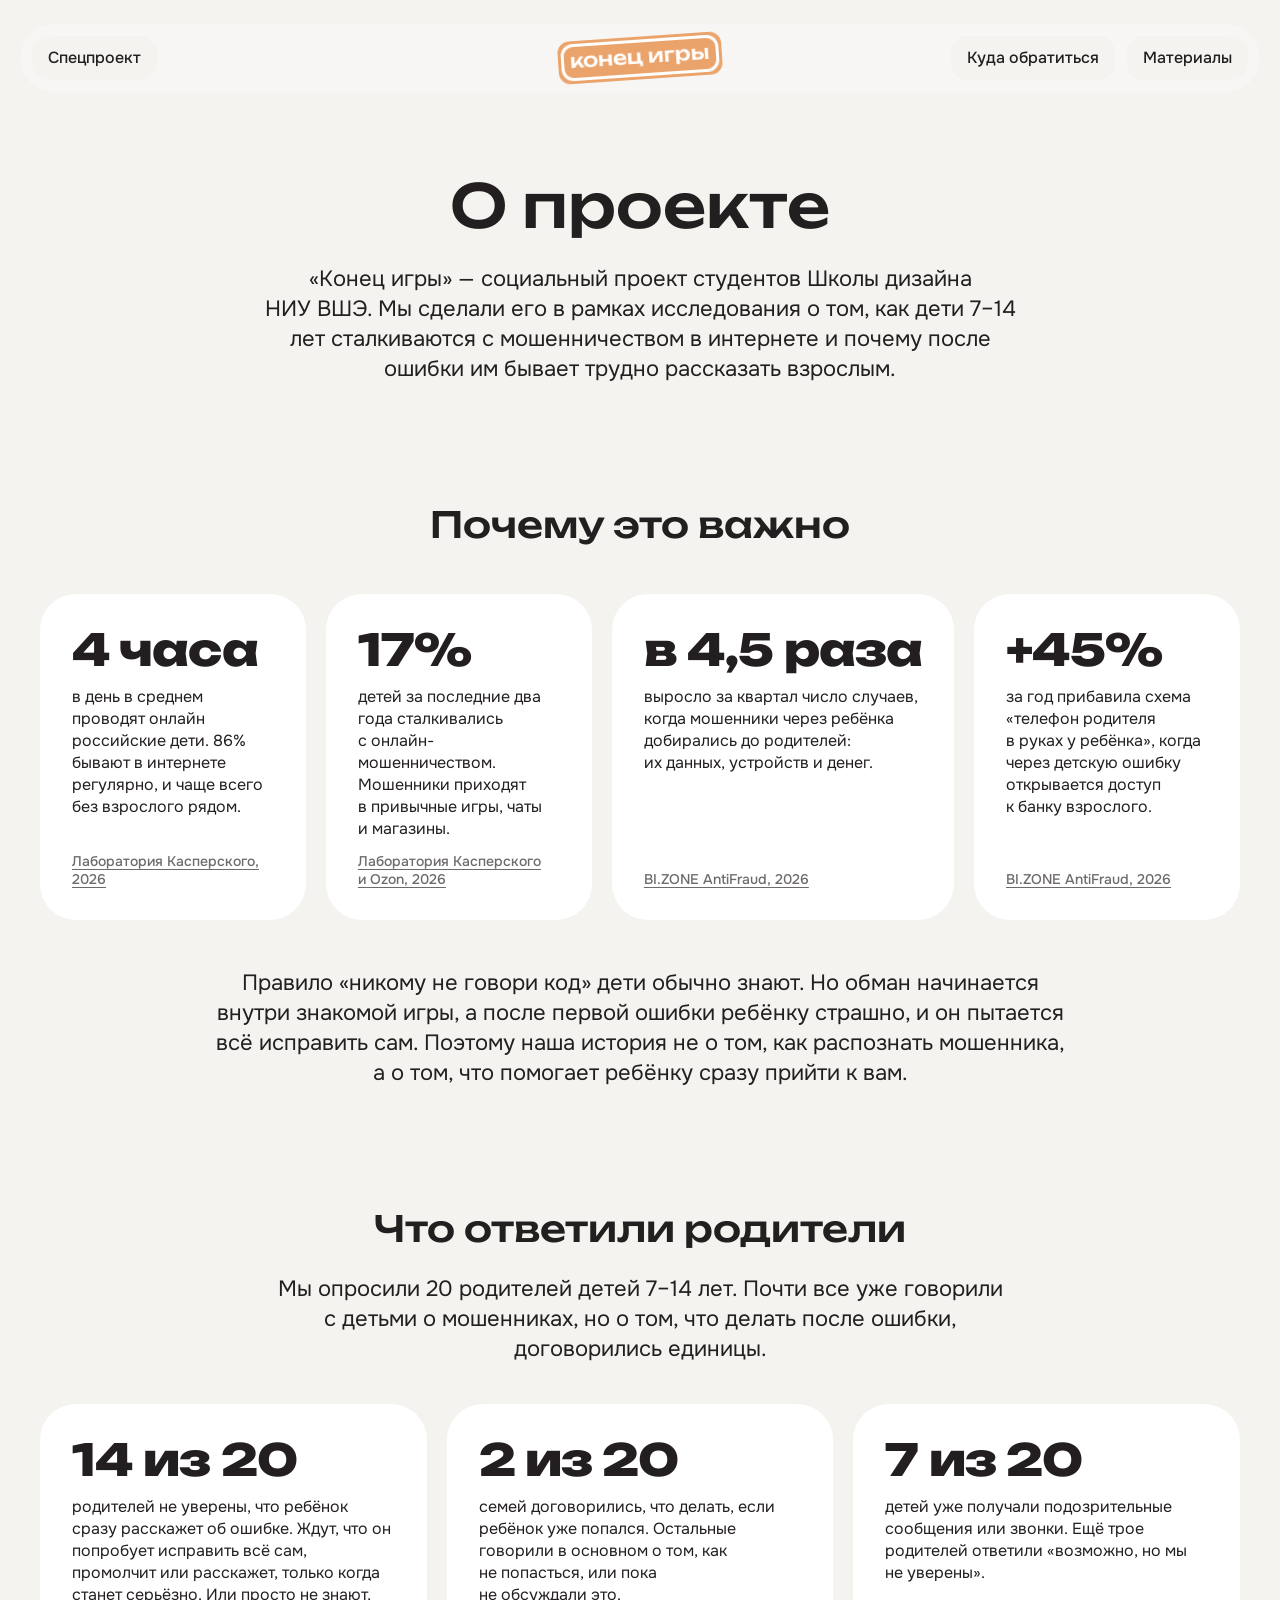
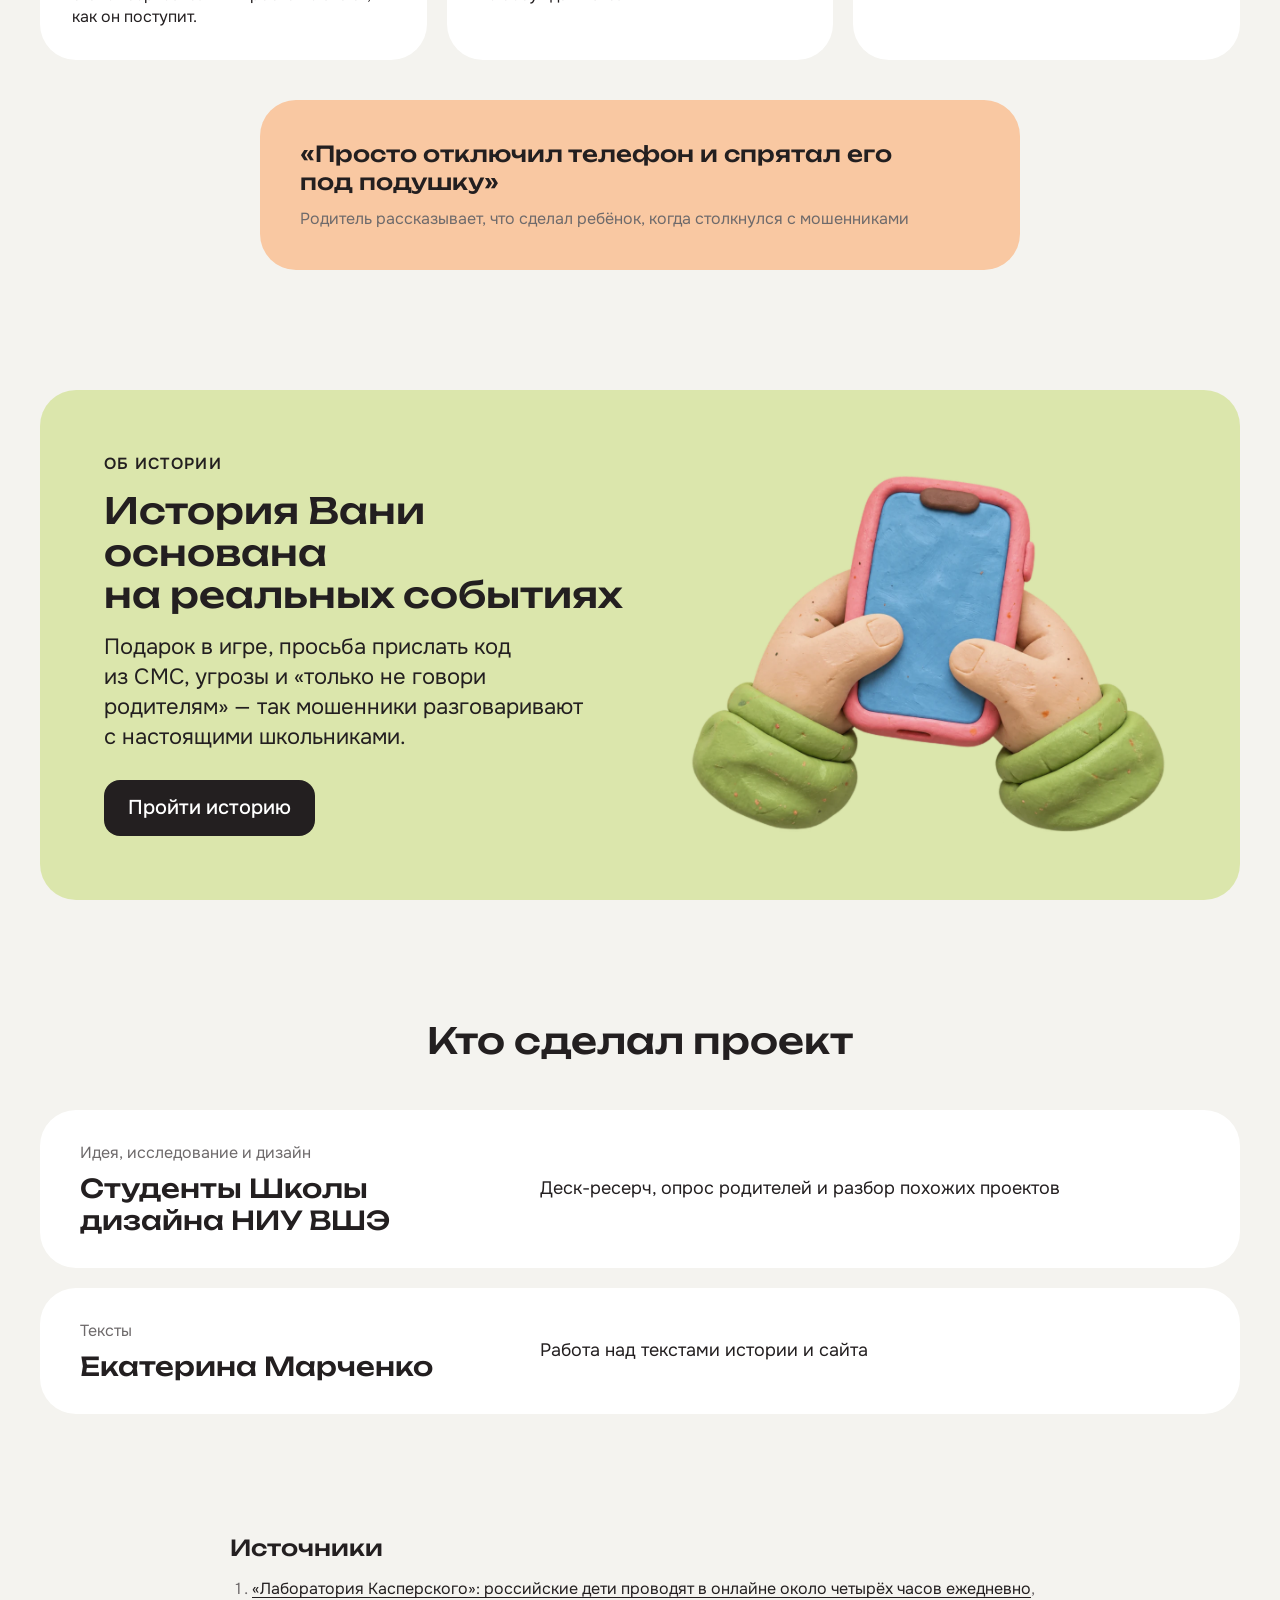
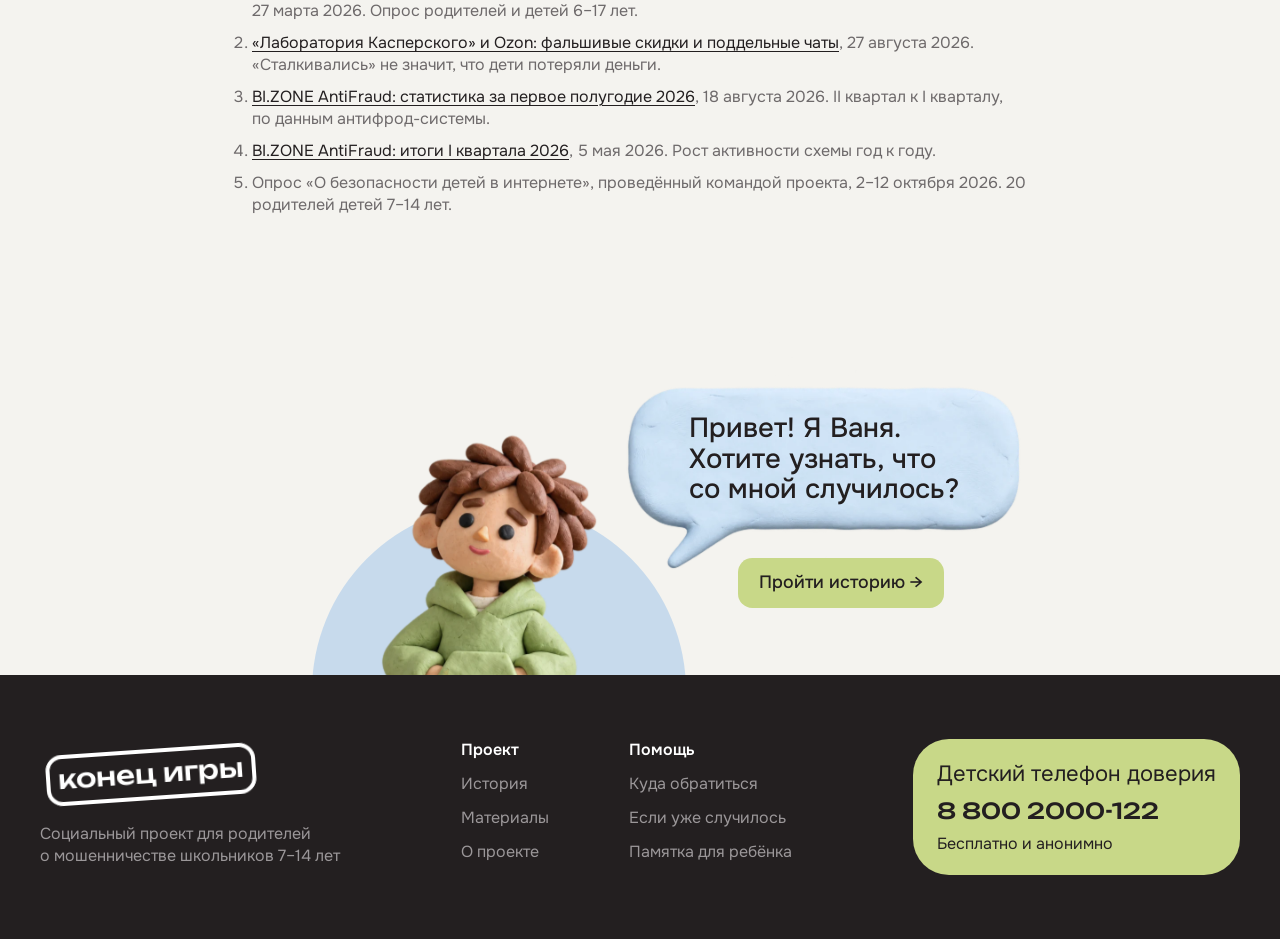
==== about.html @ 833dac08 "О проекте: картинка в карточке истории по центру по высоте Co-Authored-By: Claude Opus 5.5 (1M conte" ====
<!doctype html>
<html lang="ru">
<head>
  <meta charset="utf-8">
  <meta name="viewport" content="width=device-width, initial-scale=1">
  <title>О проекте — Конец игры</title>
  <meta name="description" content="Социальный проект студентов Школы дизайна НИУ ВШЭ о том, как дети 7–14 лет сталкиваются с онлайн-мошенничеством и почему им трудно рассказать об ошибке.">
  <link rel="canonical" href="https://endofthegame.ru/about">
  <meta name="robots" content="index, follow">
  <meta name="theme-color" content="#f4f3ef">
  <link rel="icon" href="/favicon.ico" sizes="any">
  <link rel="icon" href="/icon-192.png" type="image/png" sizes="192x192">
  <link rel="apple-touch-icon" href="/apple-touch-icon.png">
  <link rel="manifest" href="/site.webmanifest">
  <meta property="og:type" content="website">
  <meta property="og:site_name" content="Конец игры">
  <meta property="og:locale" content="ru_RU">
  <meta property="og:url" content="https://endofthegame.ru/about">
  <meta property="og:title" content="О проекте — Конец игры">
  <meta property="og:description" content="Социальный проект студентов Школы дизайна НИУ ВШЭ о том, как дети 7–14 лет сталкиваются с онлайн-мошенничеством и почему им трудно рассказать об ошибке.">
  <meta property="og:image" content="https://endofthegame.ru/assets/og/og-image.jpg">
  <meta property="og:image:width" content="1200">
  <meta property="og:image:height" content="630">
  <meta property="og:image:alt" content="Конец игры: пластилиновый Ваня со смартфоном и вопрос «Если ваш ребёнок ошибётся, он расскажет вам?»">
  <meta name="twitter:card" content="summary_large_image">
  <meta name="twitter:title" content="О проекте — Конец игры">
  <meta name="twitter:description" content="Социальный проект студентов Школы дизайна НИУ ВШЭ о том, как дети 7–14 лет сталкиваются с онлайн-мошенничеством и почему им трудно рассказать об ошибке.">
  <meta name="twitter:image" content="https://endofthegame.ru/assets/og/og-image.jpg">
  <script type="application/ld+json">{"@context": "https://schema.org", "@type": "WebPage", "name": "О проекте", "url": "https://endofthegame.ru/about", "inLanguage": "ru", "description": "Социальный проект студентов Школы дизайна НИУ ВШЭ о том, как дети 7–14 лет сталкиваются с онлайн-мошенничеством и почему им трудно рассказать об ошибке.", "image": "https://endofthegame.ru/assets/og/og-image.jpg", "isPartOf": {"@type": "WebSite", "name": "Конец игры", "url": "https://endofthegame.ru/"}, "breadcrumb": {"@type": "BreadcrumbList", "itemListElement": [{"@type": "ListItem", "position": 1, "name": "Конец игры", "item": "https://endofthegame.ru/"}, {"@type": "ListItem", "position": 2, "name": "О проекте", "item": "https://endofthegame.ru/about"}]}}</script>
  <link rel="preconnect" href="https://fonts.googleapis.com">
  <link rel="preconnect" href="https://fonts.gstatic.com" crossorigin>
  <link href="https://fonts.googleapis.com/css2?family=Onest:wght@400;500;600&family=Unbounded:wght@500;800&display=swap" rel="stylesheet">
  <link rel="stylesheet" href="css/styles.css?v=202610262230">
  <!-- Yandex.Metrika counter -->
  <script type="text/javascript">
      (function(m,e,t,r,i,k,a){
          m[i]=m[i]||function(){(m[i].a=m[i].a||[]).push(arguments)};
          m[i].l=1*new Date();
          for (var j = 0; j < document.scripts.length; j++) {if (document.scripts[j].src === r) { return; }}
          k=e.createElement(t),a=e.getElementsByTagName(t)[0],k.async=1,k.src=r,a.parentNode.insertBefore(k,a)
      })(window, document,'script','https://mc.yandex.ru/metrika/tag.js?id=113775909', 'ym');

      ym(113775909, 'init', {ssr:true, webvisor:true, clickmap:true, ecommerce:"dataLayer", referrer: document.referrer, url: location.href, accurateTrackBounce:true, trackLinks:true});
  </script>
  <noscript><div><img src="https://mc.yandex.ru/watch/113775909" style="position:absolute; left:-9999px;" alt="" /></div></noscript>
  <!-- /Yandex.Metrika counter -->
</head>
<body>

<header class="header">
  <a class="nav-item" href="/">Спецпроект</a>
  <a class="header__logo" href="/" aria-label="Конец игры — на главную"><span class="logo">Конец игры</span></a>
  <button class="header__burger" type="button" aria-label="Меню" aria-expanded="false" data-burger><span></span></button>
  <nav class="header__menu" aria-label="Основное меню">
    <a class="nav-item" href="/help">Куда обратиться</a>
    <a class="nav-item" href="/materials">Материалы</a>
  </nav>
</header>

<main class="page page--about">
  <section class="container page-head">
    <h1 class="h1">О&nbsp;проекте</h1>
    <p class="lead">«Конец игры»&nbsp;— социальный проект студентов Школы дизайна НИУ&nbsp;ВШЭ. Мы&nbsp;сделали его в&nbsp;рамках исследования о&nbsp;том, как дети 7–14 лет сталкиваются с&nbsp;мошенничеством в&nbsp;интернете и&nbsp;почему после ошибки им&nbsp;бывает трудно рассказать взрослым.</p>
  </section>

  <!-- Цифры — из деск-ресерча проекта, источники ниже -->
  <section class="container section" aria-labelledby="why">
    <h2 class="h2 section__title" id="why">Почему это важно</h2>
    <ul class="help-steps about-facts">
      <li class="help-step">
        <span class="about-fact__num">4&nbsp;часа</span>
        <p class="body-s">в&nbsp;день в&nbsp;среднем проводят онлайн российские дети. 86% бывают в&nbsp;интернете регулярно, и&nbsp;чаще всего без&nbsp;взрослого&nbsp;рядом.</p>
        <a class="about-fact__src" href="#src-1">Лаборатория Касперского, 2026</a>
      </li>
      <li class="help-step">
        <span class="about-fact__num">17%</span>
        <p class="body-s">детей за&nbsp;последние два года сталкивались с&nbsp;онлайн-мошенничеством. Мошенники приходят в&nbsp;привычные игры, чаты и&nbsp;магазины.</p>
        <a class="about-fact__src" href="#src-2">Лаборатория Касперского и&nbsp;Ozon, 2026</a>
      </li>
      <li class="help-step">
        <span class="about-fact__num">в&nbsp;4,5&nbsp;раза</span>
        <p class="body-s">выросло за&nbsp;квартал число случаев, когда мошенники через ребёнка добирались до&nbsp;родителей: их&nbsp;данных, устройств и&nbsp;денег.</p>
        <a class="about-fact__src" href="#src-3">BI.ZONE AntiFraud, 2026</a>
      </li>
      <li class="help-step">
        <span class="about-fact__num">+45%</span>
        <p class="body-s">за&nbsp;год прибавила схема «телефон родителя в&nbsp;руках у&nbsp;ребёнка», когда через детскую ошибку открывается доступ к&nbsp;банку&nbsp;взрослого.</p>
        <a class="about-fact__src" href="#src-4">BI.ZONE AntiFraud, 2026</a>
      </li>
    </ul>
    <p class="lead about-note">Правило «никому не&nbsp;говори код» дети обычно знают. Но&nbsp;обман начинается внутри знакомой игры, а&nbsp;после первой ошибки ребёнку страшно, и&nbsp;он&nbsp;пытается всё исправить сам. Поэтому наша история не&nbsp;о&nbsp;том, как распознать мошенника, а&nbsp;о&nbsp;том, что&nbsp;помогает ребёнку сразу прийти к&nbsp;вам.</p>
  </section>

  <!-- Опрос родителей проекта, октябрь 2026 -->
  <section class="container section" aria-labelledby="survey">
    <h2 class="h2 section__title" id="survey">Что ответили родители</h2>
    <p class="lead about-intro">Мы опросили 20 родителей детей 7–14 лет. Почти все уже говорили с&nbsp;детьми о&nbsp;мошенниках, но&nbsp;о&nbsp;том, что&nbsp;делать после ошибки, договорились единицы.</p>
    <ul class="help-steps help-steps--memo about-facts">
      <li class="help-step">
        <span class="about-fact__num">14 из&nbsp;20</span>
        <p class="body-s">родителей не&nbsp;уверены, что&nbsp;ребёнок сразу расскажет об&nbsp;ошибке. Ждут, что&nbsp;он попробует исправить всё сам, промолчит или&nbsp;расскажет, только когда станет серьёзно. Или&nbsp;просто не&nbsp;знают, как он&nbsp;поступит.</p>
      </li>
      <li class="help-step">
        <span class="about-fact__num">2 из&nbsp;20</span>
        <p class="body-s">семей договорились, что&nbsp;делать, если ребёнок уже попался. Остальные говорили в&nbsp;основном о&nbsp;том, как не&nbsp;попасться, или&nbsp;пока не&nbsp;обсуждали&nbsp;это.</p>
      </li>
      <li class="help-step">
        <span class="about-fact__num">7 из&nbsp;20</span>
        <p class="body-s">детей уже получали подозрительные сообщения или&nbsp;звонки. Ещё трое родителей ответили «возможно, но&nbsp;мы не&nbsp;уверены».</p>
      </li>
    </ul>
    <blockquote class="about-quote">
      <p class="h4">«Просто отключил телефон и&nbsp;спрятал его под&nbsp;подушку»</p>
      <p class="body-s">Родитель рассказывает, что&nbsp;сделал ребёнок, когда столкнулся с&nbsp;мошенниками</p>
    </blockquote>
  </section>

  <!-- История основана на реальных событиях -->
  <section class="container section" aria-label="Об истории">
    <div class="memo memo--parents about-story">
      <div class="memo__text">
        <div class="memo__top">
          <p class="memo__tag">Об&nbsp;истории</p>
          <h2 class="h2">История Вани основана на&nbsp;реальных событиях</h2>
          <p class="lead">Подарок в&nbsp;игре, просьба прислать код из&nbsp;СМС, угрозы и&nbsp;«только не&nbsp;говори родителям»&nbsp;— так мошенники разговаривают с&nbsp;настоящими школьниками.</p>
        </div>
        <a class="btn btn--dark" href="/story">Пройти историю</a>
      </div>
      <img decoding="async" loading="lazy" class="memo__art" src="assets/hands-phone.webp" alt="Детские руки держат смартфон" width="539" height="420">
    </div>
  </section>

  <!-- Команда и источники -->
  <section class="container section" aria-labelledby="team">
    <h2 class="h2 section__title" id="team">Кто сделал проект</h2>
    <ul class="contacts">
      <li class="contact-row">
        <div class="contact-row__name"><span class="body-s">Идея, исследование и&nbsp;дизайн</span><span class="h3">Студенты Школы дизайна НИУ&nbsp;ВШЭ</span></div>
        <p class="body">Деск-ресерч, опрос родителей и&nbsp;разбор похожих&nbsp;проектов</p>
      </li>
      <li class="contact-row">
        <div class="contact-row__name"><span class="body-s">Тексты</span><span class="h3">Екатерина Марченко</span></div>
        <p class="body">Работа над&nbsp;текстами истории и&nbsp;сайта</p>
      </li>
    </ul>
  </section>

  <section class="container section about-sources" aria-labelledby="sources">
    <h2 class="h4" id="sources">Источники</h2>
    <ol class="body-s">
      <li id="src-1"><a href="https://www.kaspersky.ru/about/press-releases/laboratoriya-kasperskogo-rossijskie-deti-provodyat-v-onlajne-okolo-chetyryoh-chasov-ezhednevno" target="_blank" rel="noopener">«Лаборатория Касперского»: российские дети проводят в&nbsp;онлайне около четырёх часов ежедневно</a>, 27&nbsp;марта 2026. Опрос родителей и&nbsp;детей 6–17&nbsp;лет.</li>
      <li id="src-2"><a href="https://www.kaspersky.ru/about/press-releases/falshivye-skidki-i-poddelnye-chaty-laboratoriya-kasperskogo-i-ozon-rasskazali-o-moshennicheskih-shemah-v-preddverii-dnya-znanij" target="_blank" rel="noopener">«Лаборатория Касперского» и&nbsp;Ozon: фальшивые скидки и&nbsp;поддельные чаты</a>, 27&nbsp;августа 2026. «Сталкивались» не&nbsp;значит, что&nbsp;дети потеряли&nbsp;деньги.</li>
      <li id="src-3"><a href="https://bi.zone/news/statistika-ot-bi-zone-antifraud-za-pervoe-polugodie-2026/" target="_blank" rel="noopener">BI.ZONE AntiFraud: статистика за&nbsp;первое полугодие 2026</a>, 18&nbsp;августа 2026. II&nbsp;квартал к&nbsp;I&nbsp;кварталу, по&nbsp;данным антифрод-системы.</li>
      <li id="src-4"><a href="https://bi.zone/news/v-i-kvartale-2026-goda-snizilas-aktivnost-moshennikov-po-populyarnym-skhemam-/" target="_blank" rel="noopener">BI.ZONE AntiFraud: итоги I&nbsp;квартала 2026</a>, 5&nbsp;мая 2026. Рост активности схемы год к&nbsp;году.</li>
      <li id="src-5">Опрос «О&nbsp;безопасности детей в&nbsp;интернете», проведённый командой проекта, 2–12&nbsp;октября 2026. 20 родителей детей 7–14&nbsp;лет.</li>
    </ol>
  </section>

  <!-- Финальный призыв -->
  <section class="final" aria-label="Пройти историю">
    <div class="final__stage" data-fit>
      <div class="final__vanya">
      <div class="circle" style="left:351px;top:189px;width:421px;height:421px;background:var(--blue-200)"></div>
      <picture><source media="(max-width: 600px)" srcset="assets/m/m-cta-teen.webp"><img decoding="async" loading="lazy" class="deco" src="assets/teen-final.webp" alt="Ваня" style="left:422px;top:109px;width:259px;height:482px"></picture>
      </div>
      <div class="final__bubble">
      <picture><source media="(max-width: 600px)" srcset="assets/m/m-cta-bubble.webp"><img decoding="async" loading="lazy" class="deco" src="assets/bubble-blue-large.webp" alt="" style="left:680px;top:0;width:492px;height:306px"></picture>
      <p class="bubble-text" style="left:707px;top:58px;width:439px;height:160px"><span>Привет! Я&nbsp;Ваня.<br>Хотите узнать, что<br>со&nbsp;мной&nbsp;случилось?</span></p>
      </div>
      <a class="btn final__btn" href="/story" style="position:absolute;left:830px;top:250px">Пройти историю →</a>
    </div>
  </section>
</main>

<footer class="footer">
  <div class="container footer__inner">
    <div class="footer__about">
      <span class="logo logo--footer">Конец игры</span>
      <p class="body-s">Социальный проект для&nbsp;родителей<br>о&nbsp;мошенничестве школьников 7–14&nbsp;лет</p>
    </div>
    <nav class="footer__nav" aria-label="Подвал">
      <div class="footer__col">
        <span class="footer__col-title">Проект</span>
        <a href="/story">История</a>
        <a href="/materials">Материалы</a>
        <a href="/about">О&nbsp;проекте</a>
      </div>
      <div class="footer__col">
        <span class="footer__col-title">Помощь</span>
        <a href="/help">Куда обратиться</a>
        <a href="/#if-happened">Если уже случилось</a>
        <a href="/materials">Памятка для&nbsp;ребёнка</a>
      </div>
    </nav>
    <a class="hotline" href="tel:88002000122">
      <span class="hotline__title">Детский телефон доверия</span>
      <span class="hotline__phone">8 800 2000-122</span>
      <span class="body-s">Бесплатно и&nbsp;анонимно</span>
    </a>
  </div>
</footer>

<script src="js/fit.js?v=202610262230"></script>
<script src="js/menu.js?v=202610262230"></script>
<script src="js/page-motion.js?v=202610262230"></script>
</body>
</html>
---- css/styles.css ----
/* «Конец игры» — стили сайта по макету в Figma (страница «сайт финалим») */

/* ---------- Токены ---------- */
:root {
  --bg-page: #f4f3ef;
  --bg-surface: #ffffff;
  --bg-inverse: #231f20;
  --text-primary: #231f20;
  --text-secondary: #6e6a6b;
  --text-on-dark: #ffffff;
  --text-on-dark-secondary: #9b9799;

  --lime-500: #c8d888;
  --lime-200: #dbe6ac;
  --pink-500: #edaaae;
  --pink-200: #f8d7d9;
  --blue-500: #92b2ce;
  --blue-200: #c7daec;
  --peach-500: #eba36c;
  --peach-200: #f9c8a2;

  --radius-s: 12px;
  --radius-m: 16px;
  --radius-l: 36px;
  --radius-full: 999px;

  --container: 1200px;
  --header-width: 1320px;
  --section-gap: 120px;

  --font-heading: "Unbounded", system-ui, sans-serif;
  --font-text: "Onest", system-ui, sans-serif;
}

/* ---------- База ---------- */
*,
*::before,
*::after { box-sizing: border-box; }

/* Без висячих слов: заголовки ровными строками, абзацы без одного слова в последней строке */
h1, h2, h3, h4 { text-wrap: balance; }
/* p, li без text-wrap: pretty: он рвал строки раньше времени и давал дыры в тексте; висячие слова держит &nbsp; */

html { -webkit-text-size-adjust: 100%; }

body {
  margin: 0;
  background: var(--bg-page);
  color: var(--text-primary);
  font-family: var(--font-text);
  font-size: 18px;
  line-height: 1.3;
}

/* Иллюстрации-коллажи выходят за край макета — обрезаем по ширине окна */
main { overflow-x: clip; }

h1, h2, h3, h4, p, ul { margin: 0; }
ul { padding: 0; list-style: none; }
a { color: inherit; text-decoration: none; }
img { display: block; max-width: none; }

/* Картинка ещё не выгружена — не показываем значок битого файла */
img.is-missing { visibility: hidden; }

.container {
  width: 100%;
  max-width: calc(var(--container) + 40px);
  margin: 0 auto;
  padding: 0 20px;
}

/* ---------- Типографика ---------- */
.h1 { font: 500 60px/68px var(--font-heading); }
.h2 { font: 500 36px/42px var(--font-heading); }
.h3 { font: 500 26px/32px var(--font-heading); }
.h4 { font: 500 22px/28px var(--font-heading); }
.number { font: 800 52px/52px var(--font-heading); color: var(--lime-500); }
.lead { font: 400 22px/30px var(--font-text); }
.body { font: 400 18px/1.3 var(--font-text); }
.body-s { font: 400 16px/22px var(--font-text); }
.label { font: 600 16px/22px var(--font-text); }
.eyebrow {
  font: 600 16px/20px var(--font-text);
  letter-spacing: 0.08em;
  text-transform: uppercase;
  color: var(--peach-500);
}
.center { text-align: center; }

.section { margin-top: var(--section-gap); }
.section__title { margin-bottom: 48px; text-align: center; }

/* ---------- Кнопки и чипы ---------- */
.btn {
  display: inline-flex;
  align-items: center;
  justify-content: center;
  gap: 8px;
  padding: 16px 24px;
  border: 0;
  border-radius: var(--radius-m);
  background: var(--lime-500);
  color: var(--text-primary);
  font: 500 20px/24px var(--font-text);
  cursor: pointer;
  white-space: nowrap;
  transition: filter .15s ease, transform .15s ease;
}
.btn:hover { filter: brightness(0.96); }
.btn:active { transform: translateY(1px); }
.btn:focus-visible,
.chip:focus-visible,
.nav-item:focus-visible { outline: 3px solid var(--blue-500); outline-offset: 2px; }
.btn--pink { background: var(--pink-500); }
.btn--white { background: var(--bg-surface); }
.btn--s { padding: 12px 16px; font-size: 16px; line-height: 20px; }

.chip {
  display: inline-flex;
  align-items: center;
  padding: 8px 12px;
  border-radius: var(--radius-s);
  background: var(--bg-surface);
  font: 500 16px/20px var(--font-text);
  white-space: nowrap;
}
.chip:hover { background: var(--bg-page); }

/* ---------- Логотип ---------- */
.logo {
  position: relative;
  display: inline-flex;
  align-items: flex-end;
  justify-content: center;
  padding: 9px 12px 10.5px;
  border-radius: 12px;
  background: var(--peach-500);
  color: #fff;
  font: 500 19.5px/23.5px var(--font-heading);
  text-transform: lowercase;
  white-space: nowrap;
  transform: rotate(-3.92deg);
}
.logo::after {
  content: "";
  position: absolute;
  inset: 2.6px 3.1px;
  border: 3px solid #fff;
  border-radius: 12px;
  pointer-events: none;
}
.logo--footer {
  padding: 12px 16px 14px;
  background: transparent;
  font-size: 26px;
  line-height: 31.4px;
  transform: rotate(-3.9deg);
}
.logo--footer::after { inset: 3.4px 4.2px; border-width: 4px; border-radius: 16px; }

/* Плашка «история Вани» в шапке истории */
.logo-story { position: relative; display: inline-block; width: 199px; height: 68px; }
.logo-story .logo { position: absolute; left: 1px; top: 1px; transform: rotate(1.08deg); }
.logo-story__tag {
  position: absolute;
  left: 80px;
  top: 32px;
  padding: 7.4px 7.2px 8.3px;
  border-radius: 7.2px;
  background: var(--blue-500);
  color: #fff;
  font: 500 11.75px/10px var(--font-heading);
  white-space: nowrap;
  transform: rotate(-4.37deg);
}

/* ---------- Шапка ---------- */
.header {
  position: absolute;
  z-index: 20;
  top: 24px;
  left: 50%;
  display: flex;
  align-items: center;
  justify-content: space-between;
  width: min(var(--header-width), calc(100% - 40px));
  height: 68px;
  padding: 12px;
  border-radius: var(--radius-full);
  background: rgba(255, 255, 255, 0.3);
  -webkit-backdrop-filter: blur(20px);
  backdrop-filter: blur(20px);
  transform: translateX(-50%);
}
/* На компьютере шапка закреплена сверху при прокрутке (кроме истории) */
.header:not(.header--story) { position: fixed; }
.header { transition: background-color .3s ease; }
.header.is-scrolled { background: rgba(243, 242, 238, .85); }
.header__menu { display: flex; gap: 12px; }
.header__logo { position: absolute; left: 50%; top: 50%; transform: translate(-50%, -50%); }

.nav-item {
  display: inline-flex;
  align-items: center;
  justify-content: center;
  padding: 12px 16px;
  border-radius: var(--radius-m);
  background: var(--bg-page);
  font: 500 16px/20px var(--font-text);
  white-space: nowrap;
}
.nav-item:hover { background: var(--bg-surface); }
.nav-item.is-active { background: var(--lime-500); }
.nav-item--surface { background: var(--bg-surface); color: var(--text-secondary); }
.nav-item--surface:hover { color: var(--text-primary); }

/* Шапка истории: лого слева, прогресс по центру, выход справа */
.header--story { background: transparent; backdrop-filter: none; -webkit-backdrop-filter: none; padding: 12px 0; }
.header--story .header__side { flex: 1 0 0; display: flex; }
.header--story .header__side--end { justify-content: flex-end; }
.header--story .logo-story { position: absolute; left: 0; top: 10px; }

.progress {
  display: flex;
  align-items: center;
  justify-content: space-between;
  gap: 16px;
  min-width: 330px;
  height: 42px;
  padding: 11.6px;
  white-space: nowrap;
  border-radius: 16px;
  background: var(--bg-surface);
  font: 400 18.5px/25.5px var(--font-text);
}
.progress__bars { display: flex; gap: 7px; }
.progress__bar { width: 32.4px; height: 9.3px; border-radius: 4px; background: var(--bg-page); }
.progress__bar.is-done { background: var(--lime-500); }
.progress--pink .progress__bar.is-done { background: var(--pink-500); }

/* ---------- Подвал ---------- */
.footer {
  margin-top: var(--section-gap);
  padding: 64px 0;
  background: var(--bg-inverse);
  color: var(--text-on-dark-secondary);
}
.footer__inner { display: flex; align-items: flex-start; justify-content: space-between; gap: 40px; }
.footer__about { display: flex; flex-direction: column; gap: 20px; }
.footer__about .logo { align-self: flex-start; margin: 7px 0 0 2px; }
.footer__nav { display: flex; gap: 80px; font: 400 16px/22px var(--font-text); }
.footer__col { display: flex; flex-direction: column; gap: 12px; }
.footer__col-title { font-weight: 600; color: var(--text-on-dark); }
.footer__col a:hover { color: var(--text-on-dark); }
.hotline {
  display: flex;
  flex-direction: column;
  gap: 8px;
  padding: 20px 24px;
  border-radius: var(--radius-l);
  background: var(--lime-500);
  color: var(--text-primary);
  white-space: nowrap;
}
.hotline__title { font: 400 22px/30px var(--font-text); }
.hotline__phone { font: 500 22px/28px var(--font-heading); }

/* Абсолютно позиционированные иллюстрации (координаты из макета) */
.deco { position: absolute; pointer-events: none; user-select: none; }
.screen img.gift-link { pointer-events: auto; cursor: pointer; }
.age-bubble img { position: absolute; inset: 0; width: 100%; height: 100%; }
.circle { position: absolute; border-radius: 50%; }

/* =========================================================
   Главная
   ========================================================= */
.hero {
  --dx: 0px;
  position: relative;
  width: 1440px;
  overflow: hidden;
  height: 1435px;
  margin: 0 auto;
}
.hero [data-a="right"] { translate: var(--dx) 0; }
.hero [data-a="center"] { translate: calc(var(--dx) / 2) 0; }
.hero__glow {
  position: absolute;
  left: 230px;
  top: 150px;
  width: 980px;
  height: 640px;
  border-radius: 50%;
  background: radial-gradient(closest-side, var(--bg-page) 55%, rgba(244, 243, 239, 0) 100%);
  filter: blur(40px);
}
.hero__title {
  position: absolute;
  left: 293px;
  top: 261px;
  width: 855px;
  display: flex;
  flex-direction: column;
  align-items: center;
  gap: 48px;
  text-align: center;
}
.hero__title .lead { width: 495px; text-wrap: balance; }
.hero__title .h1, .hero__intro .lead { text-wrap: balance; }
.hero__intro {
  position: absolute;
  left: 842px;
  top: 975px;
  width: 478px;
  display: flex;
  flex-direction: column;
  align-items: flex-start;
  gap: 40px;
}

/* Реплика героя поверх облачка-картинки */
/* Финальное облачко: текст по центру тела облачка */
.final__bubble .bubble-text { display: flex; align-items: center; justify-content: center; }
.bubble-text {
  position: absolute;
  font: 500 31px/1.1 var(--font-text);
}

/* Карточки возрастов */
.ages { display: grid; grid-template-columns: repeat(4, 1fr); gap: 20px; }
.age-card {
  position: relative;
  height: 436px;
  padding: 32px 30px;
  border-radius: var(--radius-l);
  background: var(--bg-surface);
  overflow: hidden;
}
.age-card--lime { background: var(--lime-200); }
.age-card__text { position: relative; z-index: 1; display: flex; flex-direction: column; gap: 16px; width: 243px; }
.age-card .btn { position: absolute; left: 15px; right: 15px; bottom: 16px; }
.age-card__snippet { position: absolute; font: 400 18px/1.3 var(--font-text); white-space: nowrap; }
.age-card__snippet--code { font-size: 22px; line-height: 30px; }

/* Карточки этапов */
.stages { display: grid; grid-template-columns: 740px 1fr; gap: 20px; }
.stages > :nth-child(3) { grid-column: auto; }
.stages--bottom { grid-template-columns: 440px 1fr; margin-top: 20px; }
.stage-card {
  position: relative;
  display: flex;
  flex-direction: column;
  justify-content: space-between;
  height: 300px;
  padding: 32px 30px 30px;
  border-radius: var(--radius-l);
  overflow: hidden;
}
.stage-card__text { position: relative; z-index: 1; display: flex; flex-direction: column; gap: 16px; max-width: 440px; }
.stage-card__step { position: relative; z-index: 1; font: 600 16px/22px var(--font-text); }
.stage-card--lime { background: var(--lime-200); }
.stage-card--pink { background: var(--pink-200); }
.stage-card--blue { background: var(--blue-200); }
.stage-card--peach { background: var(--peach-200); }
.stage-card__chips { position: relative; z-index: 1; display: flex; flex-wrap: wrap; gap: 8px; }

/* Как устроена история */
.how { position: relative; height: 618px; }
.how__title { position: relative; z-index: 1; }
.how__list { position: absolute; left: 120px; top: 147px; width: 525px; display: flex; flex-direction: column; gap: 16px; margin: 0; padding: 0; list-style: none; }
.option-card {
  display: flex;
  align-items: flex-start;
  gap: 16px;
  padding: 16px 20px;
  border-radius: var(--radius-l);
  background: var(--bg-surface);
}
.option-card .number { flex: 0 0 48px; text-align: center; }
.option-card .lead { flex: 1; }
.how__art { position: absolute; left: 814px; top: 74px; width: 544px; height: 544px; }

/* Если уже случилось — аккордеон */
.steps { display: flex; flex-direction: column; gap: 20px; }
.steps__more { display: flex; flex-wrap: wrap; justify-content: center; gap: 12px; margin-top: 40px; }
.step {
  border-radius: var(--radius-l);
  background: var(--bg-surface);
  transition: background .2s ease;
}
.step[open] { background: var(--lime-500); }
.step__head {
  display: flex;
  align-items: center;
  justify-content: space-between;
  gap: 24px;
  padding: 32px;
  cursor: pointer;
  list-style: none;
}
.step__head::-webkit-details-marker { display: none; }
.step__title { display: flex; align-items: baseline; gap: 24px; font-family: var(--font-heading); font-weight: 500; }
.step__num { font-size: 26px; line-height: 32px; white-space: nowrap; }
.step__name { font-size: 22px; line-height: 28px; }
.step[open] .step__name { font-size: 26px; line-height: 32px; }
.step__chevron { flex: 0 0 24px; width: 24px; height: 24px; transition: transform .2s ease; }
.step[open] .step__chevron { transform: rotate(90deg); }
.step__body { display: flex; flex-direction: column; gap: 20px; padding: 0 32px 32px; }
.step__body li { position: relative; padding-left: 20px; }
.step__body li::before { content: "•"; position: absolute; left: 2px; }

/* Финальный призыв */
.final { position: relative; margin-top: 85px; overflow: hidden; }
.final__stage { position: relative; width: 1440px; height: 381px; margin: 0 auto; }
/* Ваня стоит прямо на подвале, без отступа */
main:has(> .final:last-child) + .footer { margin-top: 0; }

/* =========================================================
   Экраны истории
   ========================================================= */
.story-page { min-height: 100vh; }
.scene {
  position: relative;
  width: 1440px;
  height: 720px;
  margin: 0 auto;
  overflow: hidden;
}
.scene__art {
  position: absolute;
  left: -174px;
  top: 0;
  width: 1010px;
  height: 721px;
  object-fit: cover;
  object-position: bottom;
  /* круглая маска из макета: круг 1068 со смещением −120/−77 от картинки */
  -webkit-mask: radial-gradient(circle 534px at 654px 457px, #000 99.8%, transparent 100%);
  mask: radial-gradient(circle 534px at 654px 457px, #000 99.8%, transparent 100%);
}
.scene__text {
  position: absolute;
  left: 827px;
  top: 145px;
  width: 560px;
  display: flex;
  flex-direction: column;
  align-items: flex-start;
  gap: 32px;
}
.scene__content { display: flex; flex-direction: column; gap: 20px; }

/* =========================================================
   Послесловие
   ========================================================= */
.after-hero { padding-top: 172px; padding-bottom: 64px; display: flex; flex-direction: column; align-items: center; gap: 20px; text-align: center; }
.after-hero .h2 { max-width: 876px; }
.trap-grid { display: grid; grid-template-columns: repeat(4, 1fr); gap: 20px; margin: 0; padding: 0; list-style: none; }
.trap-card { display: flex; flex-direction: column; gap: 16px; padding: 32px; border-radius: var(--radius-l); background: var(--bg-surface); }
.trap-card__top { display: flex; flex-direction: column; gap: 12px; } .trap-card .number { align-self: flex-start; }

.help-grid { display: grid; grid-template-columns: repeat(3, 1fr); gap: 24px; }
.help-card { display: flex; flex-direction: column; border-radius: var(--radius-l); background: var(--bg-surface); overflow: hidden; }
.help-card__pic { position: relative; height: 223px; overflow: hidden; }
.help-card__pic img { position: absolute; inset: 0; width: 100%; height: 100%; object-fit: cover; object-position: bottom; }
.help-card__pic--blue { background: var(--blue-200); }
.help-card__pic--peach { background: var(--peach-200); }
.help-card__pic--lime { background: var(--lime-200); }
.help-card__text { display: flex; flex-direction: column; gap: 16px; padding: 32px; }

.agree { display: flex; align-items: center; gap: 64px; padding-top: 80px; padding-bottom: 80px; }
.agree__text { flex: 1; display: flex; flex-direction: column; align-items: flex-start; gap: 20px; }
.agree__text .h2 { max-width: 520px; }
.agree__text .body-s { max-width: 483px; }
.agree__actions { display: flex; flex-wrap: wrap; gap: 20px; }
.agree__quote { flex: 0 0 590px; margin: 0; display: flex; flex-direction: column; gap: 16px; padding: 40px 40px 48px; border-radius: var(--radius-l); background: var(--lime-500); }

.links-grid { display: grid; grid-template-columns: 1fr 1fr; gap: 24px; }
.link-card { display: flex; flex-direction: column; align-items: flex-start; gap: 48px; padding: 40px; border-radius: var(--radius-l); background: var(--bg-surface); }
.link-card__text { display: flex; flex-direction: column; gap: 12px; }

/* =========================================================
   Адаптив: «коллажные» блоки свёрстаны в координатах макета 1440
   и на узких экранах масштабируются целиком (js/fit.js, атрибут
   data-fit); сетки и карточки перестраиваются медиазапросами
   ========================================================= */

@media (max-width: 1240px) {
  .stages, .stages--bottom { grid-template-columns: 1fr 1fr; }
  .ages { grid-template-columns: repeat(2, 1fr); }
  .trap-grid { grid-template-columns: repeat(2, 1fr); }
  .help-grid { grid-template-columns: 1fr; }
  .agree { flex-direction: column; align-items: stretch; }
  .agree__quote { flex-basis: auto; }
  /* Карточки этапов в две равные колонки: настольные картинки рассчитаны
     на другую ширину и обрезались, ставим угловые картинки из мобильного макета */
  .stage-card .deco { display: none; }
  .stage-card .stage-card__m-art { display: block; position: absolute; height: auto; pointer-events: none; }
  .stage-card--lime .stage-card__text, .stage-card--peach .stage-card__text { max-width: calc(100% - 120px); }
}

@media (max-width: 760px) {
  :root { --section-gap: 64px; }
  .h1 { font-size: 32px; line-height: 38px; }
  .h2 { font-size: 26px; line-height: 32px; }
  .h3 { font-size: 20px; line-height: 26px; }
  .h4, .step__num, .step__name, .step[open] .step__name { font-size: 18px; line-height: 24px; }
  .number { font-size: 40px; line-height: 40px; }
  .lead { font-size: 18px; line-height: 26px; }
  .body { font-size: 16px; line-height: 24px; }
  .eyebrow { font-size: 14px; line-height: 18px; }
  .section__title { margin-bottom: 32px; }

  .header { top: 12px; }
  .header__menu .nav-item:not(:first-child),
  .header > .nav-item { display: none; }
  .header__logo { left: 24px; transform: translateY(-50%); }
  .header { justify-content: flex-end; }

  .ages, .stages, .stages--bottom, .trap-grid, .links-grid { grid-template-columns: 1fr; }
  .stage-card { height: auto; min-height: 260px; gap: 32px; }
  .step__head { padding: 24px; }
  .step__title { flex-direction: column; gap: 4px; }
  .step__body { padding: 0 24px 24px; }
  .footer__inner, .footer__nav { flex-direction: column; gap: 32px; }
  .agree__quote { padding: 28px; }
  .link-card { padding: 28px; gap: 28px; }
}

/* =========================================================
   История: сцена 1440×720, экраны переключаются js/story.js
   ========================================================= */
.story-body { overflow: hidden; background: var(--bg-page); transition: background .3s ease; }
.story-body.is-pink { background: var(--pink-200); }
/* Сцена занимает всё окно. Внутри — координаты макета 1440×720, которые
   js/story-layout.js масштабирует под высоту или ширину окна. Лишнее место
   отдают сдвигом: data-a="right" прижат к правому краю, "center" — к центру,
   "left" — к левому; все три центрируются по вертикали. Иллюстрация (.art)
   растягивается во всю высоту окна и прижата к левому краю, как в Фигме. */
.story-stage {
  --dx: 0px;
  --dy: 0px;
  --a: 1;
  position: relative;
  width: 1440px;
  height: 720px;
  overflow: hidden;
}
.story-stage .header--story { position: absolute; z-index: 30; top: 24px; left: 60px; width: calc(100% - 120px); transform: none; }
.screen [data-a="left"] { translate: 0 var(--dy); }
.screen [data-a="right"] { translate: var(--dx) var(--dy); }
.screen [data-a="center"] { translate: calc(var(--dx) / 2) var(--dy); }
.art {
  position: absolute;
  left: 0;
  top: 0;
  width: 1440px;
  height: 720px;
  transform-origin: 0 0;
  transform: translateX(var(--ax, 0px)) scale(var(--a));
  pointer-events: none;
}
.art--center {
  transform-origin: 50% 100%;
  transform: translate(calc(var(--dx) / 2), calc(var(--dy) * 2)) scale(var(--a-center, 1));
}
.screen { position: absolute; inset: 0; display: none; }
.screen.is-active { display: block; animation: screen-in .35s ease; }
@keyframes screen-in { from { opacity: 0; } to { opacity: 1; } }
@media (prefers-reduced-motion: reduce) { .screen.is-active { animation: none; } }
.screen > * { position: absolute; }
.screen__text { display: flex; flex-direction: column; align-items: flex-start; gap: 32px; }
.screen__content { display: flex; flex-direction: column; align-items: flex-start; gap: 20px; }

/* Список правил с галочками */
.rule-list { display: flex; flex-direction: column; gap: 8px; }
.rule { display: flex; align-items: center; gap: 16px; padding: 12px 24px 12px 20px; border-radius: var(--radius-l); background: var(--bg-surface); }
.rule svg { flex: 0 0 28px; }

/* Карточка-подпись поверх сцены */
.caption-card { display: flex; flex-direction: column; align-items: flex-start; gap: 28px; width: 360px; padding: 24px; border-radius: var(--radius-l); background: var(--bg-surface); }
.caption-card__text { display: flex; flex-direction: column; gap: 8px; }

.tip { width: 360px; padding: 16px 20px; border-radius: var(--radius-m); background: var(--bg-surface); }

/* Чаты: голубая шапка, белый фон, входящие #f4f3ef, исходящие #c7daec */
.chat { display: flex; flex-direction: column; overflow: hidden; border-radius: var(--radius-l); background: var(--bg-surface); }
.chat__head { display: flex; align-items: center; gap: 8px; padding: 12px 16px; background: var(--blue-200); }
.chat__avatar { flex: 0 0 auto; width: 42px; height: 42px; border-radius: 50%; object-fit: cover; }
.chat__avatar--text { display: flex; align-items: center; justify-content: center; background: var(--lime-500); font: 500 14px/1 var(--font-heading); color: #000; }
.chat__name { font: 600 16px/22px var(--font-text); }
.chat__status { font: 500 13px/18px var(--font-text); }
.chat__body { display: flex; flex-direction: column; align-items: flex-start; gap: 8px; padding: 16px; }
.msg {
  display: flex;
  flex-direction: column;
  gap: 4px;
  max-width: 260px;
  padding: 8px 12px;
  border-radius: 15px 15px 15px 4px;
  background: var(--bg-page);
  font: 400 13px/18px var(--font-text);
}
.msg--out { align-self: flex-end; border-radius: 15px 15px 4px 15px; background: var(--blue-200); }
.msg__author { font-weight: 600; }
.msg__time { font-weight: 500; color: var(--text-secondary); }
.msg--out .msg__time { opacity: .7; }
.typing { align-self: flex-end; padding: 8px 12px; border-radius: var(--radius-full); background: var(--blue-200); font: 500 13px/18px var(--font-text); }

/* Крупный чат «службы безопасности» (масштаб 1.26 от базового) */
.chat--large { border-radius: 45px; }
.chat--large .chat__head { gap: 10px; padding: 15px; }
.chat--large .chat__avatar { width: 41px; height: 41px; }
.chat--large .chat__name,
.chat--large .chat__status { font: 500 16.4px/22.7px var(--font-text); }
.chat--large .chat__body { gap: 10px; padding: 15px 15px 20px; }
.chat--large .msg { max-width: none; gap: 5px; padding: 10px 15px; border-radius: 19px 19px 19px 5px; font-size: 16.4px; line-height: 22.7px; }
.chat--large .msg:not(.msg--out) { width: 247px; }
.chat--large .msg--out { border-radius: 19px 19px 5px 19px; }
.chat--large .msg__time { opacity: .7; }

/* Угрозы поверх чата */
.shout { display: flex; flex-direction: column; gap: 8px; padding: 20px 24px; border-radius: 32.5px 32.5px 32.5px 9.7px; background: var(--pink-500); }
.shout__text { font: 400 23.8px/35.7px var(--font-text); text-transform: uppercase; }
.shout__time { font: 500 21.4px/29.2px var(--font-text); opacity: .7; }

.timer { padding: 8px 16px; border-radius: var(--radius-m); background: var(--pink-500); font: 500 22px/28px var(--font-text); font-variant-numeric: tabular-nums; }

/* Пуш от мамы на краю экрана */
.push { display: flex; gap: 12px; width: 300px; padding: 16px; border-radius: var(--radius-s); background: var(--bg-page); opacity: .45; filter: blur(1px); }
.push__avatar { flex: 0 0 40px; height: 40px; display: flex; align-items: center; justify-content: center; border-radius: 50%; background: var(--lime-500); font: 500 22px/28px var(--font-heading); }
.push__body { flex: 1; display: flex; flex-direction: column; gap: 4px; }
.push__top { display: flex; justify-content: space-between; }

/* Профиль игрока */
.player { display: flex; align-items: center; gap: 8px; }
.player__avatar { width: 48px; height: 48px; border-radius: 50%; background: var(--peach-200); object-fit: cover; object-position: bottom; }
.player__info { display: flex; flex-direction: column; gap: 6px; width: 170px; }
.player__row { display: flex; align-items: center; gap: 8px; }
.player__name { font: 600 16px/22px var(--font-text); color: var(--text-secondary); }
.player__lvl { padding: 2px 8px; border-radius: 999px; background: var(--bg-surface); font: 500 13px/18px var(--font-text); color: var(--text-secondary); }
.player__xp { width: 152px; height: 10px; border-radius: 999px; background: var(--bg-surface); overflow: hidden; }
.player__xp span { display: block; width: 100px; height: 100%; border-radius: 999px; background: var(--lime-500); }

/* Запрос в друзья */
.friend { display: flex; align-items: center; gap: 16px; padding: 24px; border-radius: var(--radius-l); background: var(--bg-surface); }
.friend__text { display: flex; flex-direction: column; gap: 4px; color: var(--text-secondary); }
.btn--blue { background: #a1bed8; }
.btn--muted { background: var(--bg-page); }

/* Окна переписки с мамой */
.mom-chat { width: 352px; }
.mom-chat .chat__head { gap: 12px; padding: 12px 20px; }
.mom-chat .chat__avatar { width: 48px; height: 48px; }
.mom-chat .chat__body { gap: 16px; padding: 20px; }
.mom-chat .msg { padding: 12px 16px; border-radius: 20px 20px 20px 6px; font-size: 16px; line-height: 22px; }
.mom-chat .msg--out { border-radius: 20px 20px 6px 20px; }
.mom-chat .msg__time { font-size: 13px; line-height: 18px; }
/* Место под ответ «Да» занято заранее, чтобы окно не прыгало, когда он появится */
.mom-chat__slot { display: flex; justify-content: flex-end; align-self: stretch; min-height: 66px; }
.mom-chat [data-reply].is-hidden { visibility: hidden; }
.mom-chat [data-reply].is-sent { animation: msg-in .45s cubic-bezier(.2, .9, .3, 1.2) both; }
.composer__placeholder { color: var(--text-secondary); }
.composer { display: flex; align-items: center; gap: 8px; width: 100%; padding: 8px 8px 8px 20px; border-radius: var(--radius-full); background: var(--bg-page); }
.composer__input { flex: 1; font: 400 18px/1.3 var(--font-text); }
.composer__input--empty { color: var(--text-secondary); }
.composer__send { flex: 0 0 36px; height: 36px; border-radius: 50%; background: var(--blue-500); display: flex; align-items: center; justify-content: center; }
.caret { animation: caret 1s steps(1) infinite; }
@keyframes caret { 50% { opacity: 0; } }

/* Варианты ответа */
/* Варианты ответа — кнопки в стиле сайта, текст может переноситься */
.btn.choice { justify-content: flex-start; max-width: 462px; white-space: normal; text-align: left; }
.badge { flex: 0 0 40px; height: 40px; display: flex; align-items: center; justify-content: center; border-radius: var(--radius-s); background: var(--lime-500); color: #fff; font: 500 22px/28px var(--font-heading); }
.badge--s { flex-basis: 32px; height: 32px; font: 600 16px/22px var(--font-text); }

.todo { display: flex; flex-direction: column; gap: 16px; width: 510px; padding: 24px; border-radius: var(--radius-l); background: var(--bg-surface); }
.todo__item { display: flex; align-items: flex-start; gap: 16px; }

.art > * { position: absolute; }
/* Мысль мамы на экране 11 не уезжает за левый край, когда иллюстрация сдвинута */
.screen[aria-label="Экран 11"] .art > :not(img[src*="story-11"]) { translate: calc(var(--ax, 0px) * -1 / var(--a, 1)) 0; }
.bubble-thought { font: 400 16px/22px var(--font-text); }

/* =========================================================
   Анимации первого экрана главной
   Появление: фигуры прилетают из-за краёв окна, заголовок проявляется.
   Потом фигуры медленно «дышат» и плавают, а при движении мыши
   слегка смещаются на разную глубину (параллакс, js/hero-motion.js).
   ========================================================= */
.hero { --mx: 0px; --my: 0px; }
/* Фигуры у краёв окна обрезаны по краю картинки: их край не двигаем
   (--dh / --dv — глубина параллакса по горизонтали и вертикали) */
.hero [data-m] { translate: calc(var(--mx) * var(--dh, var(--d, 0))) calc(var(--my) * var(--dv, var(--d, 0))); }
.hero [data-m][data-a="right"] { translate: calc(var(--dx) + var(--mx) * var(--dh, var(--d, 0))) calc(var(--my) * var(--dv, var(--d, 0))); }
.hero [data-m="phone"]    { --dh: 0; --dv: 0; }
.hero [data-m="book"]     { --d: 1.4; }
.hero [data-m="heart"]    { --dh: 0; --dv: 2; }
.hero [data-m="cloud"]    { --dh: 0; --dv: 0; }
.hero [data-m="bubble"]   { --dh: 0; --dv: 1.2; }
.hero [data-m="question"] { --d: 2.2; }

@media (prefers-reduced-motion: no-preference) {
  .hero [data-m="phone"]    { animation: grow 1s cubic-bezier(.2, .9, .3, 1.15) .1s both, float 7s ease-in-out 1.1s infinite; transform-origin: 0 0; }
  .hero [data-m="book"]     { animation: from-top 1s cubic-bezier(.2, .9, .3, 1.2) .35s both, float 5.5s ease-in-out 1.35s infinite reverse; --r: 4deg; }
  .hero [data-m="heart"]    { animation: pop .9s cubic-bezier(.3, 1.6, .5, 1) .6s both, beat 4.5s ease-in-out 1.5s infinite; transform-origin: 0 60%; }
  .hero [data-m="cloud"]    { animation: grow 1s cubic-bezier(.2, .9, .3, 1.15) .2s both, float 8s ease-in-out 1.2s infinite; transform-origin: 100% 0; }
  .hero [data-m="bubble"]   { animation: grow 1s cubic-bezier(.2, .9, .3, 1.15) .4s both, float 6.5s ease-in-out 1.4s infinite reverse; transform-origin: 100% 50%; }
  .hero [data-m="question"] { animation: drop 1.1s cubic-bezier(.3, 1.5, .5, 1) .7s both, swing 4s ease-in-out 1.8s infinite; transform-origin: 55% 85%; }

  .hero__title .h1   { animation: rise .9s cubic-bezier(.2, .8, .2, 1) .3s both; }
  .hero__title .lead { animation: rise .9s cubic-bezier(.2, .8, .2, 1) .55s both; }

  /* Ваня появляется, когда до него докрутили */
  .hero.motion-ready [data-m^="vanya"],
  .hero.motion-ready [data-m^="hello"],
  .hero.motion-ready .hero__intro { opacity: 0; }
  .hero.motion-ready.vanya-in [data-m="vanya-circle"] { animation: pop .8s cubic-bezier(.3, 1.4, .5, 1) both; }
  .hero.motion-ready.vanya-in [data-m="vanya"]        { animation: rise .8s cubic-bezier(.2, .9, .3, 1.2) .15s both; }
  .hero.motion-ready.vanya-in [data-m="hello"],
  .hero.motion-ready.vanya-in [data-m="hello-text"]   { animation: pop .6s cubic-bezier(.3, 1.8, .5, 1) .6s both; transform-origin: 15% 90%; }
  .hero.motion-ready.vanya-in .hero__intro            { animation: rise .8s cubic-bezier(.2, .8, .2, 1) .4s both; }

  .hero .btn:hover { animation: nudge .6s ease-in-out; }
}

@keyframes grow       { from { opacity: 0; transform: scale(.6); } to { opacity: 1; transform: none; } }
@keyframes from-left  { from { opacity: 0; transform: translateX(-60%) rotate(-12deg); } to { opacity: 1; transform: none; } }
@keyframes from-right { from { opacity: 0; transform: translateX(60%) rotate(12deg); } to { opacity: 1; transform: none; } }
@keyframes from-top   { from { opacity: 0; transform: translateY(-80%) rotate(-20deg); } to { opacity: 1; transform: none; } }
@keyframes drop       { from { opacity: 0; transform: translateY(-120px) rotate(18deg) scale(.8); } to { opacity: 1; transform: none; } }
@keyframes pop        { from { opacity: 0; transform: scale(.4); } to { opacity: 1; transform: none; } }
@keyframes rise       { from { opacity: 0; transform: translateY(40px); } to { opacity: 1; transform: none; } }
@keyframes float      { 0%, 100% { transform: none; } 50% { transform: translateY(-14px) rotate(var(--r, 0deg)); } }
/* Сердечки: одна мягкая пульсация (Нина просила не сильно) */
@keyframes beat       { 0%, 100% { transform: none; } 50% { transform: scale(1.025); } }
@keyframes swing      { 0%, 100% { transform: rotate(-4deg); } 50% { transform: rotate(5deg) translateY(-6px); } }
@keyframes drift      { 0%, 100% { transform: none; } 50% { transform: translateY(-5px); } }
@keyframes nudge      { 0%, 100% { transform: none; } 30% { transform: translateX(4px); } 60% { transform: translateX(-2px); } }

/* =========================================================
   Анимации главной ниже первого экрана (метки ставит js/page-motion.js)
   ========================================================= */
@media (prefers-reduced-motion: no-preference) {
  .motion [data-reveal] { opacity: 0; }
  .motion [data-reveal].is-in {
    animation:
      var(--reveal, rise) .8s cubic-bezier(.2, .9, .3, 1.15) var(--delay, 0s) both,
      var(--idle, none) var(--idle-time, 6s) ease-in-out calc(var(--delay, 0s) + .8s) infinite;
  }
  .motion [data-reveal="pop"] { --reveal: pop; }
  .motion [data-reveal="from-left-soft"] { --reveal: from-left-soft; }
  .motion [data-reveal="from-right-soft"] { --reveal: from-right-soft; }

  /* Картинки в карточках потом живут своей жизнью */
  /* Возрастные карточки — спокойное покачивание, по просьбе Нины */
  .age-card .deco { --idle: drift; --idle-time: 7s; }
  .age-card:nth-child(2) .deco + .deco { --idle-time: 8s; }
  .age-card:nth-child(3) .deco { --idle-time: 7.5s; }
  .age-card:nth-child(4) .deco { --idle-time: 6.5s; }
  .stage-card .deco[src*="heart"] { --idle: beat; --idle-time: 4.5s; transform-origin: 50% 60%; }
  .stage-card .deco[src*="star"] { --idle: twinkle; --idle-time: 3.2s; }
  .stage-card .deco[src*="star-2"] { --idle-time: 2.6s; }
  .how__art .deco { --idle: float; --idle-time: 5s; }
  .final__bubble { --idle: float; --idle-time: 4.5s; transform-origin: 700px 280px; }

  /* Наведение: карточка приподнимается, картинка подпрыгивает */
  .age-card, .stage-card, .option-card { transition: translate .3s ease, box-shadow .3s ease; }
  .stage-card:hover { translate: 0 -6px; box-shadow: 0 16px 32px rgba(29, 27, 26, .08); }
  .age-card:hover { translate: 0 -3px; }
  /* Подпрыгивание через translate/rotate, чтобы не перезапускать анимацию появления */
  .age-card .deco { transition: translate .5s ease, rotate .5s ease; }
  .age-card:hover .deco { translate: 0 -4px; rotate: -1.5deg; }
  .option-card:hover { translate: 6px 0; }
  .chip { transition: translate .2s ease; }
  .chip:hover { translate: 3px 0; }

  /* Аккордеон: текст этапа мягко выезжает при раскрытии */
  .step[open] .step__body { animation: rise .45s cubic-bezier(.2, .8, .2, 1) both; }
}

@keyframes from-right-soft { from { opacity: 0; transform: translateX(60px); } to { opacity: 1; transform: none; } }
@keyframes from-left-soft { from { opacity: 0; transform: translateX(-60px); } to { opacity: 1; transform: none; } }
@keyframes wiggle  { 0%, 70%, 100% { transform: none; } 76% { transform: rotate(-7deg); } 82% { transform: rotate(6deg); } 88% { transform: rotate(-4deg); } 94% { transform: rotate(2deg); } }
@keyframes twinkle { 0%, 100% { transform: none; } 50% { transform: scale(1.08) rotate(8deg); } }
@keyframes breathe { 0%, 100% { transform: none; } 50% { transform: scale(1.05); } }
@keyframes hop     { 0%, 100% { transform: none; } 40% { transform: translateY(-12px) rotate(-4deg); } 70% { transform: translateY(2px); } }

/* =========================================================
   Анимации экранов истории. Экран скрыт через display: none,
   поэтому при каждом переходе анимации проигрываются заново.
   ========================================================= */
@media (prefers-reduced-motion: no-preference) {
  /* Текст: заголовок, абзацы и кнопка поднимаются по очереди */
  .screen.is-active .screen__content > :not(.screen__content):not(.screen__text),
  .screen.is-active .screen__text > :not(.screen__content) { animation: rise .7s cubic-bezier(.2, .8, .2, 1) var(--t, .2s) both; }
  .screen.is-active .screen__content > :nth-child(2) { --t: .32s; }
  .screen.is-active .screen__content > :nth-child(3) { --t: .44s; }
  .screen.is-active .screen__content > :nth-child(4) { --t: .56s; }
  .screen.is-active .screen__text > .btn,
  .screen.is-active .screen__text > .todo { --t: .6s; }
  .screen.is-active .screen__text .screen__text > .btn { --t: 1.1s; }

  /* Иллюстрации: круг раскрывается, картинка проявляется чуть крупнее и «садится».
     Только увеличение: обрезанные края картинок уходят за край окна, а не внутрь */
  .screen.is-active .art .circle { animation: grow .9s cubic-bezier(.2, .9, .3, 1.1) both; }
  .screen.is-active .art > img.deco { animation: settle .9s cubic-bezier(.2, .8, .2, 1) .1s both; }

  /* Чаты: сообщения приходят по одному, как в настоящей переписке */
  .screen.is-active .chat:not(.mom-chat) .chat__body > * { animation: msg-in .45s cubic-bezier(.2, .9, .3, 1.2) var(--t, .5s) both; }
  .screen.is-active .chat__body > :nth-child(2) { --t: 1.1s; }
  .screen.is-active .chat__body > :nth-child(3) { --t: 1.7s; }
  .screen.is-active .chat__body > :nth-child(4) { --t: 2.3s; }
  .screen.is-active .chat__body > :nth-child(5) { --t: 2.9s; }
  .screen.is-active .chat__body > :nth-child(6) { --t: 3.5s; }
  .screen.is-active[aria-label="Экран 9"] .chat .chat__body > * { animation: none; }
  /* 8. Чат «службы»: сообщения приходят медленнее и мягче (просьба Нины) */
  .screen.is-active[aria-label="Экран 8"] .chat__body > * { animation: msg-in .8s cubic-bezier(.25, .8, .25, 1) var(--t, .8s) both; }
  .screen.is-active[aria-label="Экран 8"] .chat__body > :nth-child(2) { --t: 2.2s; }
  .screen.is-active[aria-label="Экран 8"] .chat__body > :nth-child(3) { --t: 3.6s; }
  .screen.is-active[aria-label="Экран 8"] .chat__body > :nth-child(4) { --t: 5s; }
  .screen.is-active[aria-label="Экран 8"] .chat__body > :nth-child(5) { --t: 6.4s; }
  .typing { animation: breathe 1.2s ease-in-out infinite; }

  /* 2. Правила появляются по одному */
  .screen.is-active .rule { animation: from-left-soft .6s cubic-bezier(.2, .9, .3, 1.15) var(--t, .5s) both; }
  .screen.is-active .rule:nth-child(2) { --t: .65s; }
  .screen.is-active .rule:nth-child(3) { --t: .8s; }

  /* 3. Игра: панель игрока и чат выезжают слева, полоска опыта заполняется,
     запрос в друзья приходит после переписки и привлекает внимание */
  .screen.is-active .player { animation: from-left-soft .6s ease-out .1s both; }
  .screen.is-active .player__xp span { animation: xp 1.2s ease-out .6s both; }
  .screen.is-active .chat { animation: from-left-soft .6s ease-out .2s both; }
  .screen.is-active .friend { animation: rise .6s cubic-bezier(.2, .9, .3, 1.3) 2.8s both, nudge-y .6s ease-in-out 3.6s 2; }
  .screen.is-active .caption-card { animation: from-right-soft .7s cubic-bezier(.2, .8, .2, 1) .4s both; }

  /* 4. Мысль Вани появляется, когда он дочитал переписку */
  .screen.is-active .art > .deco[src*="thought"],
  .screen.is-active .art > .bubble-thought,
  .screen.is-active .art > .h4 { animation: pop .6s cubic-bezier(.3, 1.6, .5, 1) var(--t, 3.8s) both, float 5s ease-in-out calc(var(--t, 3.8s) + .6s) infinite; transform-origin: 20% 90%; }
  .screen.is-active[aria-label="Экран 11"] .art > * { --t: .7s; }

  /* 5. Звёзды выскакивают вокруг телефона и мерцают */
  .screen.is-active .art > .deco[src*="star"] { animation: pop .7s cubic-bezier(.3, 1.6, .5, 1) var(--t, .5s) both, twinkle 3.4s ease-in-out calc(var(--t, .5s) + .7s) infinite; }
  .screen.is-active .art > .deco[src*="star-left"] { --t: .7s; transform-origin: 0 50%; animation-name: pop, float; }
  .screen.is-active .art > .deco[src*="star-bottom"] { --t: .9s; }

  /* 6–7. Подарок подрагивает, потом крышка слетает */
  .screen.is-active .deco[src*="gift-closed"] { animation: pop .7s cubic-bezier(.3, 1.5, .5, 1) .1s both, wiggle 2.4s ease-in-out .8s infinite; }
  .screen.is-active .deco[src*="gift-open"] { animation: pop .7s cubic-bezier(.3, 1.5, .5, 1) .1s both, float 4s ease-in-out .8s infinite; }

  /* 8–9. Давление: чат «службы» въезжает справа, таймер тикает, мама пишет поверх */
  .screen.is-active .chat--large { animation: from-right-soft .6s ease-out .1s both; }
  .screen.is-active[aria-label="Экран 9"] .chat--large { animation: none; }
  .screen.is-active .timer { animation: pop .4s ease-out .3s both, pulse 1s ease-in-out 1s infinite; }
  .screen.is-active .push { animation: from-right-soft .6s ease-out 3.4s both; }
  .screen.is-active[aria-label="Экран 8"] .push { animation-delay: 7.4s; }
  .screen.is-active[aria-label="Экран 9"] .push { --t: 0s; animation-delay: .2s; }
  .screen.is-active .shout { animation: slam .45s cubic-bezier(.3, 1.4, .5, 1) var(--t, .3s) both, shake .5s ease-in-out calc(var(--t, .3s) + .45s); }
  .screen.is-active .shout:nth-child(5) { --t: .9s; }
  .screen.is-active .shout:nth-child(6) { --t: 1.5s; }

  /* 10. Три окна переписки с мамой по очереди: пишет, стирает, отвечает «Да» */
  .screen.is-active .mom-chat { animation: rise .6s cubic-bezier(.2, .8, .2, 1) var(--t, .1s) both; }
  .screen.is-active[aria-label="Экран 10"] .screen__content > * { --t: 6.4s; }
  .screen.is-active[aria-label="Экран 10"] .screen__content > :nth-child(2) { --t: 6.55s; }
  .screen.is-active[aria-label="Экран 10"] .screen__text > .btn { --t: 6.7s; }

  /* 11–12. Варианты ответа и план действий по одному */
  .choice { transition: background .15s ease, translate .2s ease; }
  .choice:hover { translate: 6px 0; }
  .screen.is-active .todo__item { animation: rise .5s ease-out var(--t, .8s) both; }
  .screen.is-active .todo__item:nth-of-type(2) { --t: .95s; }
  .screen.is-active .todo__item:nth-of-type(3) { --t: 1.1s; }
}

@keyframes settle          { from { opacity: 0; transform: scale(1.06); } }
@keyframes msg-in          { from { opacity: 0; transform: translateY(12px) scale(.96); } }
@keyframes from-right-soft { from { opacity: 0; transform: translateX(60px); } }
@keyframes xp              { from { width: 0; } }
@keyframes nudge-y         { 0%, 100% { transform: none; } 30% { transform: translateY(-6px); } 60% { transform: translateY(2px); } }
@keyframes lid-off         { from { opacity: 0; transform: translate(-40px, 160px) rotate(-14deg); } }
@keyframes slam            { from { opacity: 0; transform: scale(1.5); } }
@keyframes shake           { 0%, 100% { transform: none; } 20%, 60% { transform: translateX(-6px); } 40%, 80% { transform: translateX(6px); } }
@keyframes pulse           { 0%, 100% { transform: none; } 50% { transform: scale(1.1); } }

/* Чат «службы безопасности» — окно фиксированной высоты, лента внутри
   прокручивается к новым сообщениям (js/chat-scroll.js) */
.chat--large { height: 560px; }
/* Ленту чата можно прокручивать вручную */
.chat--large .chat__body { flex: 1; min-height: 0; overflow-y: auto; overscroll-behavior: contain; scrollbar-width: thin; scrollbar-color: rgba(29, 27, 26, .2) transparent; }

/* =========================================================
   Мобильная версия (макеты 390 в Фигме: «главная · mobile»,
   «история · mobile», «история - послесловие · mobile»).
   Коллажи в координатах 1440 на телефоне раскладываются в колонку,
   js/fit.js их не масштабирует. Картинки, скомпонованные для телефона,
   лежат в assets/m/ и показываются только здесь (.m-only).
   ========================================================= */
.m-only { display: none; }
.header__burger { display: none; }
/* Обёртки для телефона; на компьютере не влияют на раскладку */
.hero__shapes, .hero__vanya, .final__vanya { display: contents; }
/* Облачко и его текст — одна обёртка во весь финальный блок: двигаются вместе */
.final__bubble { position: absolute; inset: 0; pointer-events: none; }

@media (max-width: 900px), (max-width: 1100px) and (max-height: 500px) {
  .m-only { display: block; }
  .d-only { display: none !important; }

  /* Шапка: лого слева, кнопка меню справа */
  .header:not(.header--story) { position: absolute; }
  .header { top: 12px; height: 56px; padding: 0 6px 0 12px; justify-content: space-between; background: rgba(255, 255, 255, .7); }
  .header > .nav-item { display: none; }
  .header__logo { position: static; transform: none; }
  .header .logo { font-size: 16px; line-height: 20px; padding: 7px 10px 8px; }
  .header__burger {
    display: flex; align-items: center; justify-content: center;
    width: 44px; height: 44px; border: 0; border-radius: 50%; background: var(--bg-surface); cursor: pointer;
  }
  .header__burger span, .header__burger span::before, .header__burger span::after {
    display: block; width: 18px; height: 2px; border-radius: 2px; background: var(--text-primary); transition: transform .2s ease, opacity .2s ease;
  }
  .header__burger span { position: relative; }
  .header__burger span::before, .header__burger span::after { content: ""; position: absolute; left: 0; }
  .header__burger span::before { top: -6px; }
  .header__burger span::after { top: 6px; }
  .header.is-open .header__burger span { background: transparent; }
  .header.is-open .header__burger span::before { transform: translateY(6px) rotate(45deg); }
  .header.is-open .header__burger span::after { transform: translateY(-6px) rotate(-45deg); }
  .header__menu {
    position: absolute; top: calc(100% + 8px); left: 0; right: 0;
    display: none; flex-direction: column; gap: 8px; padding: 12px;
    border-radius: var(--radius-l); background: var(--bg-surface); box-shadow: 0 12px 32px rgba(29, 27, 26, .12);
  }
  .header.is-open .header__menu { display: flex; }
  .header__menu .nav-item:not(:first-child) { display: inline-flex; }
  .header__menu .nav-item { justify-content: flex-start; padding: 14px 16px; font-size: 18px; }

  /* Первый экран: картинка, заголовок, Ваня, вступление — в колонку */
  .hero { width: auto !important; height: auto; zoom: 1 !important; display: flex; flex-direction: column; padding: 84px 0 0; }
  .hero__shapes, .hero__glow { display: none; }
  /* Первый экран по макету «главная · mobile»: книга, телефон, вопрос сверху,
     сердце, облачко и звезда по краям — одной картинкой под текстом (390×580) */
  .hero__m-art { position: absolute; left: 0; top: 0; z-index: 0; width: 100%; max-width: none; height: auto; margin: 0; pointer-events: none; }
  .hero__title { position: relative; z-index: 1; left: auto; top: auto; width: auto; margin-top: calc(100vw * 288 / 390 - 84px); padding: 0 20px; gap: 32px; translate: none; }
  .hero__title .lead { width: auto; font: 400 18px/26px var(--font-text); }
  .hero__title .h1, .hero__title .lead { text-wrap: wrap; }
  .hero__title .lead { max-width: 350px; margin: 0 auto; }
  .hero__vanya { display: block; position: relative; margin-top: calc(100vw * 90 / 390); width: 100%; aspect-ratio: 390 / 324; }
  .hero__vanya > * { translate: none !important; }
  .hero__vanya [data-m="vanya-circle"] { left: 6.65% !important; top: 7.37% !important; width: 70.93% !important; height: auto !important; aspect-ratio: 1; }
  .hero__vanya [data-m="vanya"] { left: 0 !important; top: 0 !important; width: 80.44% !important; height: 100% !important; object-fit: contain; object-position: left bottom; }
  .hero__vanya [data-m="hello"] { left: 58.15% !important; top: 2.98% !important; width: 41.85% !important; height: auto !important; }
  .hero__vanya [data-m="hello-text"] { left: 65.7% !important; top: 11.45% !important; width: 30% !important; font-size: calc(100vw * 15.76 / 390); }
  .hero__intro { position: relative; left: auto; top: auto; width: auto; margin-top: 64px; padding: 0 20px; gap: 40px; translate: none; }

  /* Возраст: карусель карточек с прокруткой вбок */
  .section__title { padding: 0 0; }
  .ages {
    display: flex; gap: 12px; margin: 0 -20px; padding: 0 20px;
    overflow-x: auto; scroll-snap-type: x mandatory; scrollbar-width: none;
  }
  .ages::-webkit-scrollbar { display: none; }
  .age-card { flex: 0 0 285px; scroll-snap-align: start; scroll-margin-left: 20px; }
  /* Одинаковые отступы слева и справа у текста и кнопки */
  .age-card { padding: 24px 16px 16px; }
  .age-card__text { width: auto; }
  .age-card .btn { left: 16px; right: 16px; bottom: 16px; }

  /* Почему правил недостаточно */
  .stages, .stages--bottom { gap: 12px; }
  .stages--bottom { margin-top: 12px; }
  .stage-card { min-height: 0; height: auto; padding: 24px; gap: 24px; }
  .stage-card .deco { display: none; }
  .stage-card__m-art { position: absolute; height: auto; pointer-events: none; }
  .stage-card__text, .stage-card--lime .stage-card__text, .stage-card--peach .stage-card__text { max-width: none; }
  /* В мобилке карточки этапов без картинок: текст во всю ширину (просьба Нины) */
  .stage-card .stage-card__m-art { display: none; }
  .stage-card .h3, .stage-card .body { max-width: none !important; }
  /* Заголовки в две строки: на узких телефонах шрифт чуть меньше */
  .stage-card .h3 { font-size: min(20px, calc((100vw - 88px) * .0625)); line-height: 1.3; }

  /* Как устроена история */
  .how { width: auto !important; height: auto; zoom: 1 !important; padding: 0 20px; }
  .how__title { margin-bottom: 32px; }
  .how__list { position: static; width: auto; gap: 16px; }
  .option-card .lead { font-size: 18px; line-height: 26px; }
  .option-card { padding: 24px; gap: 16px; }
  .option-card .number { flex: 0 0 34px; font-size: 40px; line-height: 40px; margin-top: -4px; text-align: left; }
  .how__art { position: relative; left: auto; top: auto; width: 100%; height: auto; aspect-ratio: 1; margin-top: 32px; }
  .how__art .deco { left: .74% !important; top: 10.66% !important; width: 94.3% !important; height: auto !important; }

  /* Если это уже случилось */
  .step__head { padding: 32px; }
  .step__body { padding: 0 32px 32px; }
  .step__chevron { flex-basis: 36px; width: 36px; height: 36px; }

  /* Финал: облачко, кнопка, Ваня стоит на подвале */
  .final { margin-top: 64px; }
  .final__stage { width: auto !important; height: auto; zoom: 1 !important; display: flex; flex-direction: column; align-items: center; padding: 0 20px; }
  .final__bubble { display: block; position: relative; inset: auto; transform-origin: 10% 90%; width: 100%; max-width: 340px; aspect-ratio: 492 / 306; margin-left: 10px; }
  .final__bubble .deco { left: 0 !important; top: 0 !important; width: 100% !important; height: 100% !important; }
  /* Текст по центру тела облачка (без хвостика): тело — 5.4–94.7% по ширине и 18.9–70.9% по высоте картинки */
  .final__bubble .bubble-text { left: 5.4% !important; top: 18.9% !important; width: 89.3% !important; height: 52% !important; display: flex; align-items: center; justify-content: center; font-size: 20px; line-height: 26px; }
  .final__bubble { order: 2; margin-top: 24px; }
  .final__btn { order: 1; position: relative !important; left: auto !important; top: auto !important; }
  .final__vanya { order: 3; display: block; position: relative; width: 350px; max-width: 100%; height: auto; aspect-ratio: 350 / 230; margin-top: 4px; overflow: hidden; }
  .final__vanya .circle { left: 24.3% !important; top: 32.6% !important; width: 67.1% !important; height: auto !important; aspect-ratio: 1; }
  .final__vanya .deco { left: 0 !important; top: 0 !important; width: 100% !important; height: 100% !important; object-fit: contain; object-position: center bottom; }

  /* Подвал */
  .footer { padding: 40px 0; }
  .footer__inner { gap: 32px; }
  .footer__nav { flex-direction: row !important; gap: 40px !important; }
  .footer__col { gap: 16px; }
  .hotline { align-self: stretch; white-space: normal; padding: 20px 24px !important; }
  .hotline__title { font-size: 20px; line-height: 28px; }
  .hotline__phone { font-size: 24px; line-height: 30px; }
}

/* ---------- Мобильная история: экран — длинная страница с прокруткой ---------- */
@media (max-width: 900px), (max-height: 500px), (orientation: portrait) {
  .story-body { overflow: auto; }
  .story-stage { width: auto; height: auto; min-height: 100vh; overflow: visible; zoom: 1 !important; }

  /* Шапка: лого и крестик в белой плашке, прогресс отдельной строкой ниже */
  .story-stage .header--story {
    position: absolute; top: 12px; left: 20px; width: calc(100% - 40px); height: 56px;
    padding: 0 6px 0 12px; border-radius: var(--radius-full); background: rgba(255, 255, 255, .7);
  }
  .header--story .logo-story { position: relative; top: 0; left: 0; width: 132px; height: 45px; transform: scale(.66); transform-origin: 0 50%; }
  .header--story .header__side:not(.header__side--end) { display: none; }
  .header--story .progress { position: absolute; top: 72px; left: 0; width: 100%; height: 42px; font-size: 18px; }
  .header--story .nav-item--surface { width: 44px; height: 44px; padding: 0; border-radius: 50%; font-size: 0; color: var(--text-primary); }
  .header--story .nav-item--surface::before { content: "✕"; font-size: 20px; line-height: 1; }

  .screen.is-active { display: flex; flex-direction: column; gap: 16px; padding: 142px 20px 40px; }
  .screen { position: relative; inset: auto; }
  .screen > * { position: relative !important; left: auto !important; top: auto !important; translate: none !important; }
  .screen > .art, .screen > .deco { display: none; }
  .screen .m-scene { display: block; }
  .m-scene { width: calc(100% + 40px); max-width: none; height: auto; margin: 0 -20px; order: -1; }
  .screen[aria-label="Экран 3"] .m-scene, .screen[aria-label="Экран 4"] .m-scene { order: 0; }
  .screen[aria-label="Экран 12"] .m-scene { width: 100%; margin: 0; }
  .screen[aria-label="Экран 3"] .player { order: -2; }

  .screen__text { width: auto !important; gap: 32px; }
  .screen__text .lead, .screen__text .body, .screen__text .body-s, .screen__text .tip { width: auto !important; }
  .screen__text br { display: none; }
  .screen__text .h2 { font-size: 26px; line-height: 32px; }

  .chat { width: auto !important; }
  .chat--large { height: auto; border-radius: 36px; }
  .chat--large .chat__body { overflow: visible; }
  .chat--large .msg:not(.msg--out) { width: auto; max-width: 88%; }
  .friend { flex-direction: column; align-items: flex-start; }
  .friend__text { width: auto; }
  .caption-card { width: auto; }
  .push { width: auto; }
  .choice { width: auto; font-size: 18px; line-height: 24px; }
  .todo { width: auto; }
  .todo br { display: none; }

  /* 8–9: текст сверху, потом таймер и чат */
  .screen[data-pink] .screen__text { order: -3; }
  .timer { align-self: flex-end; order: -2; }
  .screen[aria-label="Экран 9"] .push { display: none; }
  .shout { width: auto !important; max-width: 88%; }
  .shout:nth-child(5) { align-self: flex-end; }
  .shout__text { font-size: 18px; line-height: 26px; }
  .shout__time { font-size: 16px; line-height: 22px; }

  /* 8, 9, 11: кнопка «Дальше» внизу, после чата */
  .screen[aria-label="Экран 8"] .screen__text, .screen[aria-label="Экран 9"] .screen__text, .screen[aria-label="Экран 11"] .screen__text { display: contents; }
  .screen[aria-label="Экран 8"] .screen__content, .screen[aria-label="Экран 9"] .screen__content { order: -3; }
  .screen[aria-label="Экран 8"] .btn, .screen[aria-label="Экран 9"] .btn, .screen[aria-label="Экран 11"] .btn { order: 2; align-self: flex-start; }

  /* 8–9: таймер крупнее */
  .screen[data-pink] .timer { padding: 6px 14px; border-radius: var(--radius-m); font-size: 22px; line-height: 28px; }

  /* 9: чат «службы» фоном, крики поверх него */
  .screen.is-active[aria-label="Экран 9"] { display: grid; grid-template-columns: 100%; align-content: start; }
  .screen[aria-label="Экран 9"] .screen__content { grid-row: 1; }
  .screen[aria-label="Экран 9"] .timer { grid-row: 2; justify-self: end; }
  .screen[aria-label="Экран 9"] .shout:nth-child(4) { grid-row: 3; }
  .screen[aria-label="Экран 9"] .shout:nth-child(5) { grid-row: 4; }
  .screen[aria-label="Экран 9"] .shout:nth-child(6) { grid-row: 5; }
  .screen[aria-label="Экран 9"] .shout { grid-column: 1; z-index: 1; justify-self: start; }
  .screen[aria-label="Экран 9"] .shout:nth-child(5) { justify-self: end; }
  .screen[aria-label="Экран 9"] .chat { display: flex; grid-row: 3 / 6; grid-column: 1; contain: size; overflow: hidden; margin: -12px 0; opacity: .5; filter: blur(1px); pointer-events: none; }
  .screen[aria-label="Экран 9"] .btn { grid-row: 6; justify-self: start; margin-top: 16px; }

  /* 10: заголовок по центру, чат, кнопка внизу */
  .screen[aria-label="Экран 10"] .screen__text { display: contents; }
  .screen[aria-label="Экран 10"] .screen__content { order: -1; text-align: center; }
  .screen[aria-label="Экран 10"] .mom-chat { width: 100% !important; }
  .screen[aria-label="Экран 10"] .btn { order: 2; align-self: flex-start; }
}
@media (max-width: 900px), (max-height: 500px), (orientation: portrait) {
  .screen[data-pink] .m-scene { order: -4; }
  .rule { width: auto !important; }
}

/* ---------- Мобильное послесловие ---------- */
@media (max-width: 900px), (max-width: 1100px) and (max-height: 500px) {
  .after-hero { padding: 112px 20px 40px; gap: 16px; }
  .trap-grid { padding: 0; margin: 0; gap: 12px; list-style: none; }
  .trap-card { padding: 24px; }
  .trap-card__top { flex-direction: column; align-items: flex-start; gap: 16px; }
  .help-grid { gap: 12px; }
  .agree { padding: 64px 20px; gap: 32px; }
  .agree__actions { flex-direction: column; align-items: flex-start; gap: 12px; }
  .agree__quote { margin: 0; padding: 28px 24px; }
  .links-grid { gap: 12px; }
  .link-card { padding: 28px 24px; gap: 28px; }
}
@media (max-width: 900px), (max-height: 500px), (orientation: portrait) {
  /* Въезд карточек сбоку не должен давать горизонтальную прокрутку */
  .screen.is-active, main { overflow-x: clip; }
}


/* =========================================================
   Разделы «Материалы» и «Куда обратиться» (макеты «материалы»,
   «куда обратиться» и их mobile-версии). Финальный призыв — как на главной.
   ========================================================= */
.page { padding-top: 172px; }
.page .final { margin-top: var(--section-gap); }
.btn--dark { background: var(--bg-inverse); color: var(--text-on-dark); }
.btn--dark:hover { filter: none; background: #3a3536; }

/* Материалы */
.page-head { display: flex; flex-direction: column; align-items: center; gap: 24px; text-align: center; }
.page-head .lead { max-width: 760px; }
.memo {
  display: flex; align-items: flex-end; gap: 40px; margin-top: 48px; min-height: 480px;
  border-radius: var(--radius-l); background: var(--peach-200); overflow: hidden;
}
.memo__text { flex: 1 1 0; align-self: stretch; display: flex; flex-direction: column; justify-content: space-between; gap: 28px; padding: 64px 0 64px 64px; }
.memo__top { display: flex; flex-direction: column; gap: 16px; }
.memo__tag { font: 600 16px/20px var(--font-text); letter-spacing: 0.08em; text-transform: uppercase; }
.memo .lead { max-width: 482px; }
.memo .btn { align-self: flex-start; }
/* Картинка во всю высоту карточки: верх картинки совпадает с верхом плашки, волосы не режутся посередине */
.memo__art { flex: 0 0 522px; align-self: stretch; width: 522px; height: auto; min-height: 480px; margin-right: 96px; object-fit: cover; object-position: center top; }
/* Памятка для родителей: голубая карточка, две кнопки, картинка целиком */
.memo--parents { margin-top: 20px; background: var(--blue-200); }
.memo__actions { display: flex; flex-wrap: wrap; gap: 12px; }
.memo--parents .memo__art { flex-basis: 640px; align-self: flex-end; width: 640px; height: auto; min-height: 0; margin: 0 24px 0 0; object-fit: contain; }

/* Куда обратиться */
.help-head { display: flex; align-items: center; gap: 40px; }
.help-head__text { flex: 1 1 0; display: flex; flex-direction: column; gap: 24px; }
.emergency {
  flex: 0 0 590px; display: flex; flex-direction: column; gap: 16px; padding: 40px;
  border-radius: var(--radius-l); background: var(--lime-500);
}
.emergency__number { font: 800 120px/120px var(--font-heading); letter-spacing: -0.02em; }
.help-steps { display: grid; grid-template-columns: repeat(4, 1fr); gap: 20px; margin: 0; padding: 0; list-style: none; }
.help-step { display: flex; flex-direction: column; gap: 12px; min-height: 368px; padding: 32px; border-radius: var(--radius-l); background: var(--bg-surface); }
.help-step .body-s { margin-top: 12px; }
/* Памятка для родителей на «Куда обратиться»: шесть шагов в три колонки */
#parents-memo, #contacts-block { scroll-margin-top: 120px; }
.parents-memo__head { display: flex; flex-direction: column; align-items: center; gap: 16px; margin-bottom: 40px; text-align: center; }
.parents-memo__head .lead { max-width: 760px; }
.parents-memo__actions { display: flex; flex-wrap: wrap; justify-content: center; gap: 12px; margin-top: 8px; }
.help-steps--memo { grid-template-columns: repeat(3, 1fr); }
.help-steps--memo .help-step { min-height: 0; }
.help-steps--memo .help-step .body-s + .body-s { margin-top: 0; }
.help-step__list { display: flex; flex-direction: column; gap: 6px; margin: 4px 0 0; padding: 0; list-style: none; }
/* Маркеры списка — лаймовые точки в стиле сайта */
.help-step__list li { position: relative; padding-left: 18px; }
.help-step__list li::before { content: ""; position: absolute; left: 0; top: .55em; width: 8px; height: 8px; border-radius: 50%; background: var(--lime-500); }
.help-step__list b { font-weight: 600; }
.contacts { display: flex; flex-direction: column; gap: 20px; }
.contact-row {
  display: flex; flex-wrap: wrap; align-items: center; gap: 0 40px; padding: 32px 32px 32px 40px;
  border-radius: var(--radius-l); background: var(--bg-surface);
}
.contact-row__name { flex: 0 0 420px; display: flex; flex-direction: column; gap: 8px; }
.contact-row__name .body-s { color: var(--text-secondary); }
.contact-row > .body { flex: 1 1 0; min-width: 0; }
/* «Подробнее» раскрывает пояснение под строкой (js/more.js) */
.contact-row__more { flex: 0 0 100%; max-width: 680px; margin: 20px 0 0 460px; color: var(--text-secondary); }
.contact-row [data-more][aria-expanded="true"] { background: var(--lime-200); }

@media (prefers-reduced-motion: no-preference) {
  .help-step, .contact-row { transition: translate .3s ease, box-shadow .3s ease; }
  .help-step:hover { translate: 0 -6px; box-shadow: 0 16px 32px rgba(29, 27, 26, .08); }
  .contact-row:hover { translate: 6px 0; }
  .help-step .number { transition: scale .35s cubic-bezier(.3, 1.6, .5, 1); transform-origin: left bottom; }
  .help-step:hover .number { scale: 1.15; }
  .emergency__number { --idle: breathe; --idle-time: 2.6s; transform-origin: left center; }
  .contact-row__more:not([hidden]) { animation: rise .45s cubic-bezier(.2, .8, .2, 1) both; }
}

/* Узкий компьютер: две колонки шагов, экстренный блок ýже */
@media (max-width: 1240px) {
  .help-steps { grid-template-columns: repeat(2, 1fr); }
  .help-step { min-height: 0; }
  .emergency { flex-basis: 46%; }
  .emergency__number { font-size: 96px; line-height: 100px; }
  .memo__art { flex-basis: 44%; width: 44%; height: auto; min-height: 0; margin-right: 32px; }
  .memo--parents .memo__art { flex-basis: 48%; width: 48%; margin-right: 16px; }
  .contact-row__name { flex-basis: 340px; }
  .contact-row__more { margin-left: 380px; }
}

@media (max-width: 900px), (max-width: 1100px) and (max-height: 500px) {
  .page { padding-top: 112px; }
  .page .final { margin-top: 64px; }
  .page-head { gap: 16px; }
  .page-head .h1, .help-head .h1 { font-size: 36px; line-height: 42px; }
  .page-head .lead, .help-head .lead { font-size: 18px; line-height: 24px; }
  .memo { flex-direction: column; align-items: stretch; gap: 0; margin-top: 32px; min-height: 0; border-radius: 28px; }
  .memo__text { padding: 24px 20px 0; gap: 24px; }
  .memo__top { gap: 12px; }
  .memo__tag { font-size: 14px; line-height: 18px; }
  .memo .h2 { font-size: 26px; line-height: 32px; }
  .memo .lead { font-size: 18px; line-height: 24px; }
  .memo__art { flex: none; align-self: center; width: min(100%, 360px); height: auto; min-height: 0; margin-top: 8px; }
  .memo--parents { margin-top: 12px; }
  .memo--parents .memo__art { margin: 16px 0 0; }
  .help-head { flex-direction: column; align-items: stretch; gap: 24px; }
  .help-head__text { gap: 16px; }
  .emergency { flex: none; padding: 24px; gap: 12px; border-radius: 28px; }
  .emergency .lead { font-size: 18px; line-height: 24px; }
  .emergency__number { font-size: 80px; line-height: 84px; }
  .page .section { margin-top: 64px; }
  .page .section__title { margin-bottom: 24px; }
  .help-steps { grid-template-columns: 1fr; gap: 12px; }
  .help-step { padding: 24px; gap: 8px; border-radius: 28px; }
  .contacts { gap: 12px; }
  .contact-row { flex-direction: column; align-items: flex-start; gap: 16px; padding: 24px; border-radius: 28px; }
  .contact-row__name { flex: none; }
  .contact-row > .body { flex: none; font-size: 16px; line-height: 22px; }
  .contact-row__more { flex: none; margin: 0; }
}

/* ---------- Планшеты и широкие окна в раскладке колонкой ----------
   Колонка не растягивается на всю ширину: держим ширину телефона-«плюс» по центру */
@media (min-width: 601px) and (max-width: 900px), (min-width: 601px) and (max-width: 1100px) and (max-height: 500px) {
  .hero__m-art { width: 600px; left: 50%; margin-left: -300px; }
  .hero__title, .hero__intro { width: 100%; max-width: 600px; margin-left: auto; margin-right: auto; }
  .hero__title { margin-top: calc(600px * 288 / 390 - 84px); }
  .hero__vanya { margin-top: 90px; }
  .hero__vanya { width: 460px; margin-left: auto; margin-right: auto; }
  .hero__vanya [data-m="hello-text"] { font-size: 18.5px; }
  .stages, .stages--bottom { grid-template-columns: 1fr 1fr; }
  .how__list, .how__title { max-width: 600px; margin-left: auto; margin-right: auto; }
  .how__art { width: 420px; margin-left: auto; margin-right: auto; }
  .steps { max-width: 700px; margin: 0 auto; }
  .trap-grid { grid-template-columns: 1fr 1fr; }
  .help-grid { grid-template-columns: 1fr 1fr; }
  .after-hero .h2 { max-width: 600px; }
  .page-head, .memo, .help-head, .contacts { max-width: 640px; margin-left: auto; margin-right: auto; }
  .memo { margin-top: 32px; }
  .help-steps { grid-template-columns: 1fr 1fr; max-width: 640px; margin: 0 auto; }
}
@media (min-width: 601px) and (max-width: 900px), (min-width: 601px) and (max-height: 500px), (min-width: 601px) and (orientation: portrait) {
  .screen.is-active { max-width: 640px; margin: 0 auto; }
  .story-stage .header--story { max-width: 600px; left: 50%; transform: translateX(-50%); }
}

/* Мобилка: блоки истории появляются так же, как на остальных страницах — мягко снизу,
   без въездов сбоку (просьба Нины) */
@media (prefers-reduced-motion: no-preference) and (max-width: 900px), (prefers-reduced-motion: no-preference) and (max-width: 1100px) and (max-height: 500px) {
  .screen.is-active .rule, .screen.is-active .player, .screen.is-active .chat,
  .screen.is-active .caption-card, .screen.is-active .chat--large, .screen.is-active .push { animation-name: rise; }
}

/* Мобилка: две кнопки под «Если ребёнок сказал код» — одинаковой ширины, одна под другой */
@media (max-width: 600px) {
  .steps__more { flex-direction: column; align-items: stretch; margin-top: 24px; }
}

/* =========================================================
   «О проекте»: цифры исследования, история, команда, источники.
   Карточки и строки — те же, что на «Куда обратиться»
   ========================================================= */
.about-facts .help-step { min-height: 0; }
.about-facts .help-step .body-s { margin-top: 0; flex: 1; }
.about-fact__num { font: 800 44px/48px var(--font-heading); letter-spacing: -0.02em; }
.about-fact__src { font: 500 14px/18px var(--font-text); color: var(--text-secondary); text-decoration: underline; text-underline-offset: 3px; }
.about-note { max-width: 860px; margin: 48px auto 0; text-align: center; }
.about-story { background: var(--lime-200); margin-top: 0; }
.about-story { align-items: center; }
.about-story .memo__art { flex-basis: 480px; width: 480px; align-self: center; margin: 48px 72px 48px 0; }
.about-sources { max-width: 860px; }
.about-sources ol { display: flex; flex-direction: column; gap: 10px; margin: 16px 0 0; padding-left: 22px; color: var(--text-secondary); }
.about-sources a { color: var(--text-primary); text-decoration: underline; text-underline-offset: 3px; }
.about-sources li { scroll-margin-top: 120px; }
@media (max-width: 1240px) {
  .about-story .memo__art { flex-basis: 40%; width: 40%; margin-right: 40px; }
}
@media (max-width: 900px), (max-width: 1100px) and (max-height: 500px) {
  .about-fact__num { font-size: 36px; line-height: 40px; }
  .about-note { margin-top: 24px; font-size: 18px; line-height: 26px; text-align: left; }
  .about-story .memo__art { flex: none; width: min(100%, 320px); margin: 24px auto 28px; }
  .contact-row .h3 { overflow-wrap: anywhere; }
}
@media (min-width: 601px) and (max-width: 900px), (min-width: 601px) and (max-width: 1100px) and (max-height: 500px) {
  .about-note, .about-sources { max-width: 640px; }
}
.about-intro { max-width: 760px; margin: -24px auto 40px; text-align: center; }
.about-quote { max-width: 760px; margin: 40px auto 0; padding: 40px; border-radius: var(--radius-l); background: var(--peach-200); display: flex; flex-direction: column; gap: 12px; }
.about-quote .body-s { color: var(--text-secondary); }
@media (max-width: 900px), (max-width: 1100px) and (max-height: 500px) {
  .about-intro { margin: 0 0 24px; font-size: 18px; line-height: 26px; text-align: left; }
  .about-quote { margin-top: 24px; padding: 24px; border-radius: 28px; }
}
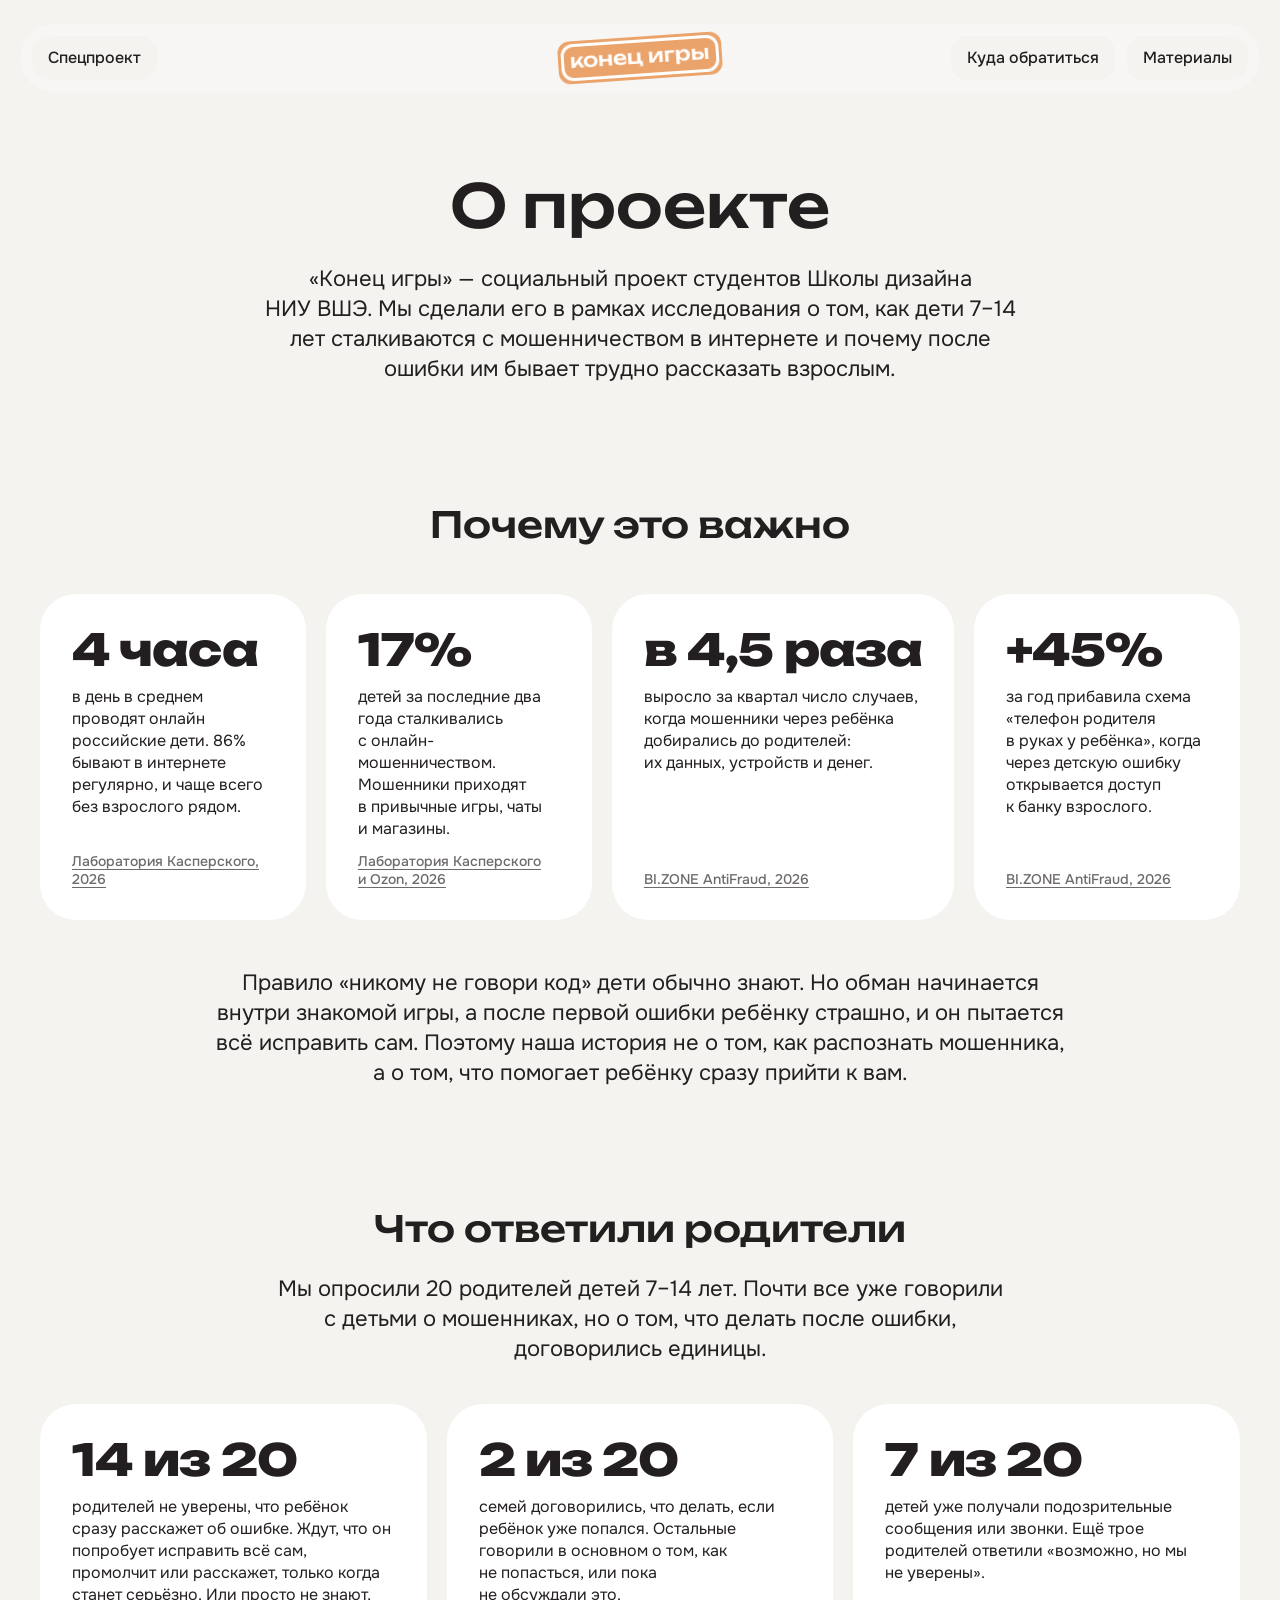
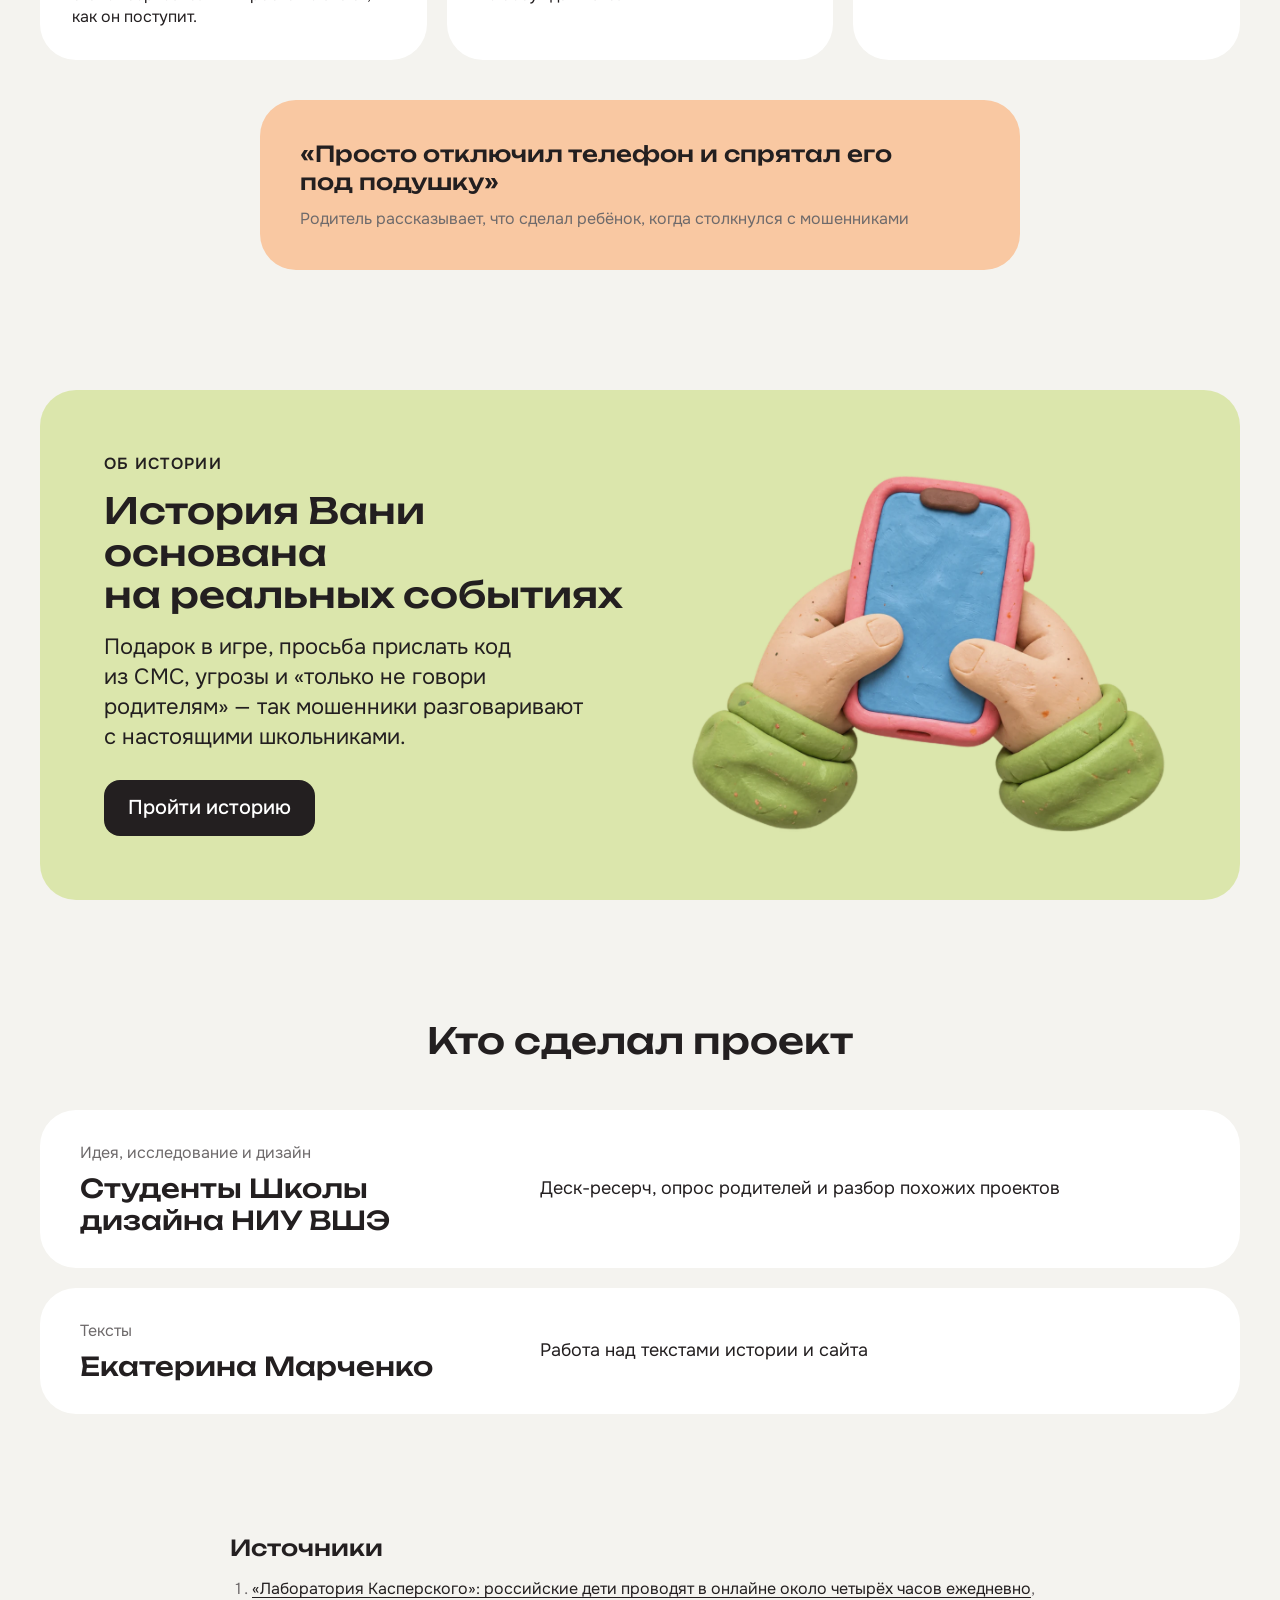
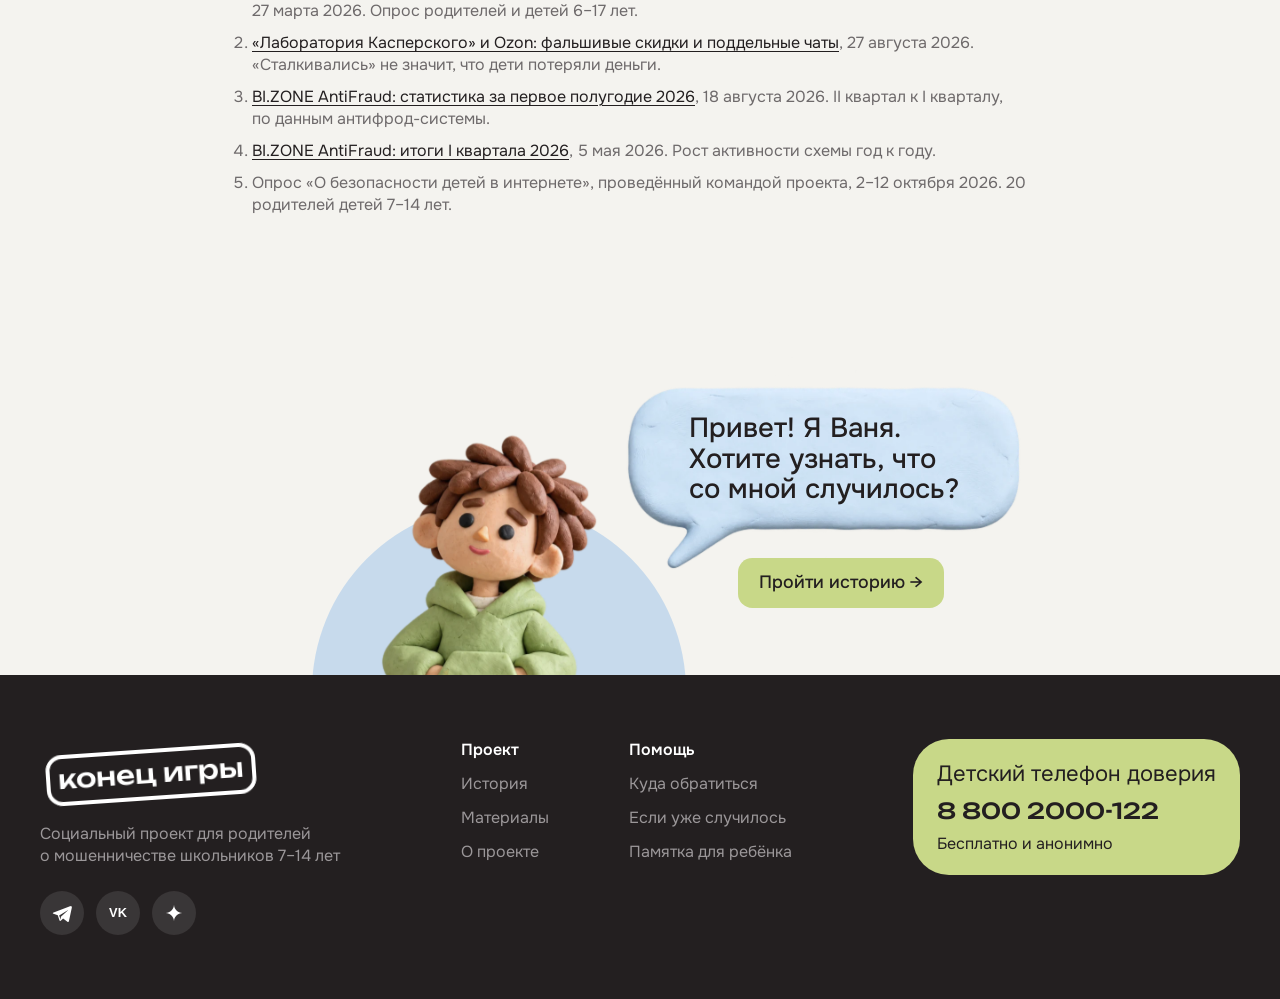
==== commit 69be48d5: "Подвал: иконки и ссылки на Telegram, ВКонтакте и Дзен Co-Authored-By: Claude Opus 5.5 <noreply@anthr" ====
--- a/about.html
+++ b/about.html
@@ -3,8 +3,8 @@
 <head>
   <meta charset="utf-8">
   <meta name="viewport" content="width=device-width, initial-scale=1">
-  <title>О проекте — Конец игры</title>
-  <meta name="description" content="Социальный проект студентов Школы дизайна НИУ ВШЭ о том, как дети 7–14 лет сталкиваются с онлайн-мошенничеством и почему им трудно рассказать об ошибке.">
+  <title>О проекте: дети и мошенничество в интернете — Конец игры</title>
+  <meta name="description" content="Социальный проект студентов Школы дизайна НИУ ВШЭ о том, как дети 7–14 лет сталкиваются с мошенничеством в интернете: статистика, опрос родителей и почему ребёнку трудно рассказать об ошибке.">
   <link rel="canonical" href="https://endofthegame.ru/about">
   <meta name="robots" content="index, follow">
   <meta name="theme-color" content="#f4f3ef">
@@ -16,21 +16,21 @@
   <meta property="og:site_name" content="Конец игры">
   <meta property="og:locale" content="ru_RU">
   <meta property="og:url" content="https://endofthegame.ru/about">
-  <meta property="og:title" content="О проекте — Конец игры">
-  <meta property="og:description" content="Социальный проект студентов Школы дизайна НИУ ВШЭ о том, как дети 7–14 лет сталкиваются с онлайн-мошенничеством и почему им трудно рассказать об ошибке.">
-  <meta property="og:image" content="https://endofthegame.ru/assets/og/og-image.jpg">
+  <meta property="og:title" content="О проекте: дети и мошенничество в интернете — Конец игры">
+  <meta property="og:description" content="Социальный проект студентов Школы дизайна НИУ ВШЭ о том, как дети 7–14 лет сталкиваются с мошенничеством в интернете: статистика, опрос родителей и почему ребёнку трудно рассказать об ошибке.">
+  <meta property="og:image" content="https://endofthegame.ru/assets/og/og-image-2.jpg">
   <meta property="og:image:width" content="1200">
   <meta property="og:image:height" content="630">
-  <meta property="og:image:alt" content="Конец игры: пластилиновый Ваня со смартфоном и вопрос «Если ваш ребёнок ошибётся, он расскажет вам?»">
+  <meta property="og:image:alt" content="Конец игры: пластилиновый Ваня со смартфоном и вопрос «Если ребёнок ошибётся, расскажет ли он вам?»">
   <meta name="twitter:card" content="summary_large_image">
-  <meta name="twitter:title" content="О проекте — Конец игры">
-  <meta name="twitter:description" content="Социальный проект студентов Школы дизайна НИУ ВШЭ о том, как дети 7–14 лет сталкиваются с онлайн-мошенничеством и почему им трудно рассказать об ошибке.">
-  <meta name="twitter:image" content="https://endofthegame.ru/assets/og/og-image.jpg">
-  <script type="application/ld+json">{"@context": "https://schema.org", "@type": "WebPage", "name": "О проекте", "url": "https://endofthegame.ru/about", "inLanguage": "ru", "description": "Социальный проект студентов Школы дизайна НИУ ВШЭ о том, как дети 7–14 лет сталкиваются с онлайн-мошенничеством и почему им трудно рассказать об ошибке.", "image": "https://endofthegame.ru/assets/og/og-image.jpg", "isPartOf": {"@type": "WebSite", "name": "Конец игры", "url": "https://endofthegame.ru/"}, "breadcrumb": {"@type": "BreadcrumbList", "itemListElement": [{"@type": "ListItem", "position": 1, "name": "Конец игры", "item": "https://endofthegame.ru/"}, {"@type": "ListItem", "position": 2, "name": "О проекте", "item": "https://endofthegame.ru/about"}]}}</script>
+  <meta name="twitter:title" content="О проекте: дети и мошенничество в интернете — Конец игры">
+  <meta name="twitter:description" content="Социальный проект студентов Школы дизайна НИУ ВШЭ о том, как дети 7–14 лет сталкиваются с мошенничеством в интернете: статистика, опрос родителей и почему ребёнку трудно рассказать об ошибке.">
+  <meta name="twitter:image" content="https://endofthegame.ru/assets/og/og-image-2.jpg">
+  <script type="application/ld+json">{"@context": "https://schema.org", "@type": "WebPage", "name": "О проекте", "url": "https://endofthegame.ru/about", "inLanguage": "ru", "description": "Социальный проект студентов Школы дизайна НИУ ВШЭ о том, как дети 7–14 лет сталкиваются с мошенничеством в интернете: статистика, опрос родителей и почему ребёнку трудно рассказать об ошибке.", "image": "https://endofthegame.ru/assets/og/og-image-2.jpg", "isPartOf": {"@type": "WebSite", "name": "Конец игры", "url": "https://endofthegame.ru/"}, "breadcrumb": {"@type": "BreadcrumbList", "itemListElement": [{"@type": "ListItem", "position": 1, "name": "Конец игры", "item": "https://endofthegame.ru/"}, {"@type": "ListItem", "position": 2, "name": "О проекте", "item": "https://endofthegame.ru/about"}]}}</script>
   <link rel="preconnect" href="https://fonts.googleapis.com">
   <link rel="preconnect" href="https://fonts.gstatic.com" crossorigin>
   <link href="https://fonts.googleapis.com/css2?family=Onest:wght@400;500;600&family=Unbounded:wght@500;800&display=swap" rel="stylesheet">
-  <link rel="stylesheet" href="css/styles.css?v=202610262230">
+  <link rel="stylesheet" href="css/styles.css?v=202610290900">
   <!-- Yandex.Metrika counter -->
   <script type="text/javascript">
       (function(m,e,t,r,i,k,a){
@@ -126,7 +126,7 @@
         </div>
         <a class="btn btn--dark" href="/story">Пройти историю</a>
       </div>
-      <img decoding="async" loading="lazy" class="memo__art" src="assets/hands-phone.webp" alt="Детские руки держат смартфон" width="539" height="420">
+      <img decoding="async" loading="lazy" class="memo__art" src="assets/hands-phone.webp" alt="Ребёнок держит смартфон: мошенники пишут детям в играх и мессенджерах" width="539" height="420">
     </div>
   </section>
 
@@ -177,6 +177,11 @@
     <div class="footer__about">
       <span class="logo logo--footer">Конец игры</span>
       <p class="body-s">Социальный проект для&nbsp;родителей<br>о&nbsp;мошенничестве школьников 7–14&nbsp;лет</p>
+      <ul class="socials" aria-label="Мы в соцсетях">
+        <li><a class="socials__link" href="https://t.me/endofthegame2" target="_blank" rel="noopener" aria-label="Telegram"><svg viewBox="0 0 24 24" aria-hidden="true"><path fill="currentColor" d="M21.4 4.3 2.9 11.4c-1.2.5-1.2 1.2-.2 1.5l4.7 1.5 1.8 5.5c.2.6.4.8.8.8s.6-.2.9-.5l2.3-2.2 4.7 3.5c.9.5 1.5.2 1.7-.8l3.1-14.5c.3-1.3-.5-1.8-1.3-1.5Zm-12.5 10.5 8.9-5.6c.4-.3.8-.1.5.2l-7.5 6.8-.3 3.1-1.6-4.5Z"/></svg></a></li>
+        <li><a class="socials__link" href="https://vk.ru/club242560627" target="_blank" rel="noopener" aria-label="ВКонтакте"><svg viewBox="0 0 24 24" aria-hidden="true"><text x="12" y="16.2" text-anchor="middle" fill="currentColor" font-family="Arial, sans-serif" font-weight="700" font-size="14">VK</text></svg></a></li>
+        <li><a class="socials__link" href="https://dzen.ru/endofthegame" target="_blank" rel="noopener" aria-label="Дзен"><svg viewBox="0 0 24 24" aria-hidden="true"><path fill="currentColor" d="M12 3c.2 4.9 4.1 8.8 9 9-4.9.2-8.8 4.1-9 9-.2-4.9-4.1-8.8-9-9 4.9-.2 8.8-4.1 9-9Z"/></svg></a></li>
+      </ul>
     </div>
     <nav class="footer__nav" aria-label="Подвал">
       <div class="footer__col">
@@ -200,8 +205,8 @@
   </div>
 </footer>
 
-<script src="js/fit.js?v=202610262230"></script>
-<script src="js/menu.js?v=202610262230"></script>
-<script src="js/page-motion.js?v=202610262230"></script>
+<script src="js/fit.js?v=202610290900"></script>
+<script src="js/menu.js?v=202610290900"></script>
+<script src="js/page-motion.js?v=202610290900"></script>
 </body>
 </html>
--- a/css/styles.css
+++ b/css/styles.css
@@ -1214,6 +1214,8 @@
   .page .final { margin-top: 64px; }
   .page-head { gap: 16px; }
   .page-head .h1, .help-head .h1 { font-size: 36px; line-height: 42px; }
+  /* длинное слово «мошенничестве» не влезает в 36px на узких телефонах */
+  .page-head .h1--long { font-size: min(36px, 8.4vw); line-height: 1.17; }
   .page-head .lead, .help-head .lead { font-size: 18px; line-height: 24px; }
   .memo { flex-direction: column; align-items: stretch; gap: 0; margin-top: 32px; min-height: 0; border-radius: 28px; }
   .memo__text { padding: 24px 20px 0; gap: 24px; }
@@ -1312,3 +1314,118 @@
   .about-intro { margin: 0 0 24px; font-size: 18px; line-height: 26px; text-align: left; }
   .about-quote { margin-top: 24px; padding: 24px; border-radius: 28px; }
 }
+
+/* =========================================================
+   Статьи (макеты «статья» и «статья · mobile») и карточки материалов.
+   Шаблон общий: новая статья — копия articles/*.html, блоки .article-*
+   ========================================================= */
+.article-head { display: flex; flex-direction: column; align-items: flex-start; gap: 24px; max-width: 1000px; }
+.article-back { color: var(--text-secondary); }
+.article-back:hover { color: var(--text-primary); }
+.article-meta { display: flex; flex-wrap: wrap; align-items: center; gap: 4px 12px; }
+.article-meta__time { color: var(--text-secondary); }
+.article-head .lead { max-width: 792px; }
+/* Обложка: арка, цвет фона задаёт модификатор */
+.article-cover {
+  display: flex; align-items: center; justify-content: center; height: 480px; margin-top: 48px; overflow: hidden;
+  border-radius: 240px 240px var(--radius-l) var(--radius-l); background: var(--lime-200);
+}
+.article-cover img { width: 640px; height: 440px; max-width: 100%; object-fit: contain; }
+.article-cover--pink { background: var(--pink-200); }
+.article-cover--blue { background: var(--blue-200); }
+.article-cover--peach { background: var(--peach-200); }
+
+.article-body { display: flex; flex-direction: column; gap: 64px; max-width: 792px; margin-top: var(--section-gap); }
+.article-section { display: flex; flex-direction: column; gap: 24px; }
+.article-section b { font-weight: 600; }
+.article-list { display: flex; flex-direction: column; gap: 12px; }
+.article-list li { position: relative; padding-left: 24px; }
+.article-list li::before { content: ""; position: absolute; left: 0; top: 9px; width: 8px; height: 8px; border-radius: 50%; background: var(--peach-500); }
+.article-steps { margin: 0; padding: 0; list-style: none; display: grid; grid-template-columns: 1fr 1fr; gap: 16px; }
+.article-step { display: flex; flex-direction: column; gap: 16px; padding: 32px; border-radius: var(--radius-l); background: var(--bg-surface); }
+.article-step__top { display: flex; flex-direction: column; gap: 12px; }
+/* Нечётная последняя карточка — на всю ширину */
+.article-step:last-child:nth-child(odd) { grid-column: 1 / -1; }
+.article-section > .article-link { align-self: flex-start; }
+/* Цитата героя/героини истории */
+.article-quote { display: flex; flex-direction: column; gap: 12px; margin: 0; padding: 32px; border-radius: var(--radius-l); background: var(--peach-200); }
+.article-quote blockquote { margin: 0; }
+.article-tip { display: flex; gap: 12px; padding: 24px 32px; border-radius: var(--radius-l); background: var(--bg-surface); }
+.article-tip p { flex: 1 1 0; }
+.article-phrases { display: grid; grid-template-columns: 1fr 1fr; gap: 24px; }
+.article-phrase { display: flex; flex-direction: column; gap: 16px; padding: 32px; border-radius: var(--radius-l); background: var(--lime-200); }
+.article-phrase--no { background: var(--pink-200); }
+.article-phrase__tag { font: 600 16px/20px var(--font-text); letter-spacing: 0.08em; text-transform: uppercase; }
+.article-phrase ul { display: flex; flex-direction: column; gap: 12px; }
+.article-phrase li { font: 400 22px/30px var(--font-text); }
+/* Итог статьи — крупная мысль на лаймовой плашке */
+.article-outro { padding: 40px; border-radius: var(--radius-l); background: var(--lime-200); }
+.article-links { display: flex; flex-wrap: wrap; gap: 12px 32px; }
+.article-link { font: 600 16px/22px var(--font-text); text-decoration: underline; text-underline-offset: 3px; }
+.article-link:hover { text-decoration-thickness: 2px; }
+.article-more { margin-top: var(--section-gap); }
+.article-more .h2 { margin-bottom: 40px; }
+
+/* Карточка материала (компонент Material card) и сетка карточек */
+.mat-grid { display: grid; grid-template-columns: repeat(3, 1fr); gap: 24px; }
+.mat-card {
+  display: flex; flex-direction: column; min-height: 480px; overflow: hidden;
+  border-radius: var(--radius-l); background: var(--bg-surface); transition: transform .25s ease, box-shadow .25s ease;
+}
+.mat-card:hover { transform: translateY(-4px); box-shadow: 0 12px 32px rgba(29, 27, 26, .08); }
+.mat-card__art { display: flex; align-items: center; justify-content: center; height: 216px; flex: none; background: var(--lime-200); }
+.mat-card__art img { width: 320px; height: 184px; max-width: 90%; object-fit: contain; }
+.mat-card__art--pink { background: var(--pink-200); }
+.mat-card__art--blue { background: var(--blue-200); }
+.mat-card__art--peach { background: var(--peach-200); }
+.mat-card__text { flex: 1 1 auto; display: flex; flex-direction: column; justify-content: space-between; gap: 24px; padding: 32px 32px 40px; }
+.mat-card__top { display: flex; flex-direction: column; gap: 12px; }
+.mat-card__more { font: 500 13px/18px var(--font-text); color: var(--text-secondary); }
+.page--materials .mat-section { margin-top: var(--section-gap); }
+.page--materials .mat-section .h2 { margin-bottom: 40px; }
+
+@media (max-width: 1240px) {
+  .mat-grid { grid-template-columns: repeat(2, 1fr); }
+}
+@media (max-width: 900px), (max-width: 1100px) and (max-height: 500px) {
+  .article-head { gap: 16px; }
+  .article-head .h1 { font-size: 32px; line-height: 38px; }
+  .article-head .lead { font-size: 18px; line-height: 26px; }
+  .article-head .eyebrow { font-size: 14px; line-height: 18px; }
+  .article-cover { height: 280px; margin-top: 32px; border-radius: 150px 150px 28px 28px; }
+  .article-cover img { width: 310px; height: 240px; }
+  .article-body { gap: 48px; margin-top: 64px; }
+  .article-section { gap: 16px; }
+  .article-section .h3 { font-size: 20px; line-height: 26px; }
+  .article-section .body, .article-tip { font-size: 16px; line-height: 24px; }
+  .article-list li::before { top: 8px; }
+  .article-steps, .article-phrases { grid-template-columns: 1fr; gap: 16px; }
+  .article-step { padding: 24px; border-radius: 28px; }
+  .article-step .number { font-size: 40px; line-height: 40px; }
+  .article-step .h4 { font-size: 18px; line-height: 24px; }
+  .article-tip { padding: 20px 24px; border-radius: 28px; }
+  .article-phrase, .article-quote { padding: 24px; border-radius: 28px; }
+  .article-quote .lead { font-size: 18px; line-height: 26px; }
+  .article-phrase__tag { font-size: 14px; line-height: 18px; }
+  .article-phrase li { font-size: 18px; line-height: 26px; }
+  .article-outro { padding: 24px; border-radius: 28px; }
+  .article-more { margin-top: 64px; }
+  .article-more .h2, .page--materials .mat-section .h2 { margin-bottom: 24px; font-size: 26px; line-height: 32px; }
+  .page--materials .mat-section { margin-top: 64px; }
+  .mat-grid { grid-template-columns: 1fr; gap: 16px; }
+  .mat-card { min-height: 0; border-radius: 28px; }
+  .mat-card__art { height: 200px; }
+  .mat-card__art img { width: 290px; height: 170px; }
+  .mat-card__text { padding: 24px 24px 28px; }
+  .mat-card .eyebrow { font-size: 14px; line-height: 18px; }
+  .mat-card .h4 { font-size: 18px; line-height: 24px; }
+}
+@media (min-width: 601px) and (max-width: 900px), (min-width: 601px) and (max-width: 1100px) and (max-height: 500px) {
+  .article-head, .article-cover, .article-body, .article-more, .page--materials .mat-section { max-width: 640px; margin-left: auto; margin-right: auto; }
+}
+
+/* Соцсети в подвале: круглые кнопки-иконки */
+.socials { display: flex; gap: 12px; margin: 4px 0 0; padding: 0; list-style: none; }
+.socials__link { display: grid; place-items: center; width: 44px; height: 44px; border-radius: 50%; background: rgba(255, 255, 255, .1); color: var(--text-on-dark); transition: background .2s ease, color .2s ease; }
+.socials__link svg { width: 22px; height: 22px; }
+.socials__link:hover, .socials__link:focus-visible { background: var(--lime-500); color: var(--text-primary); }
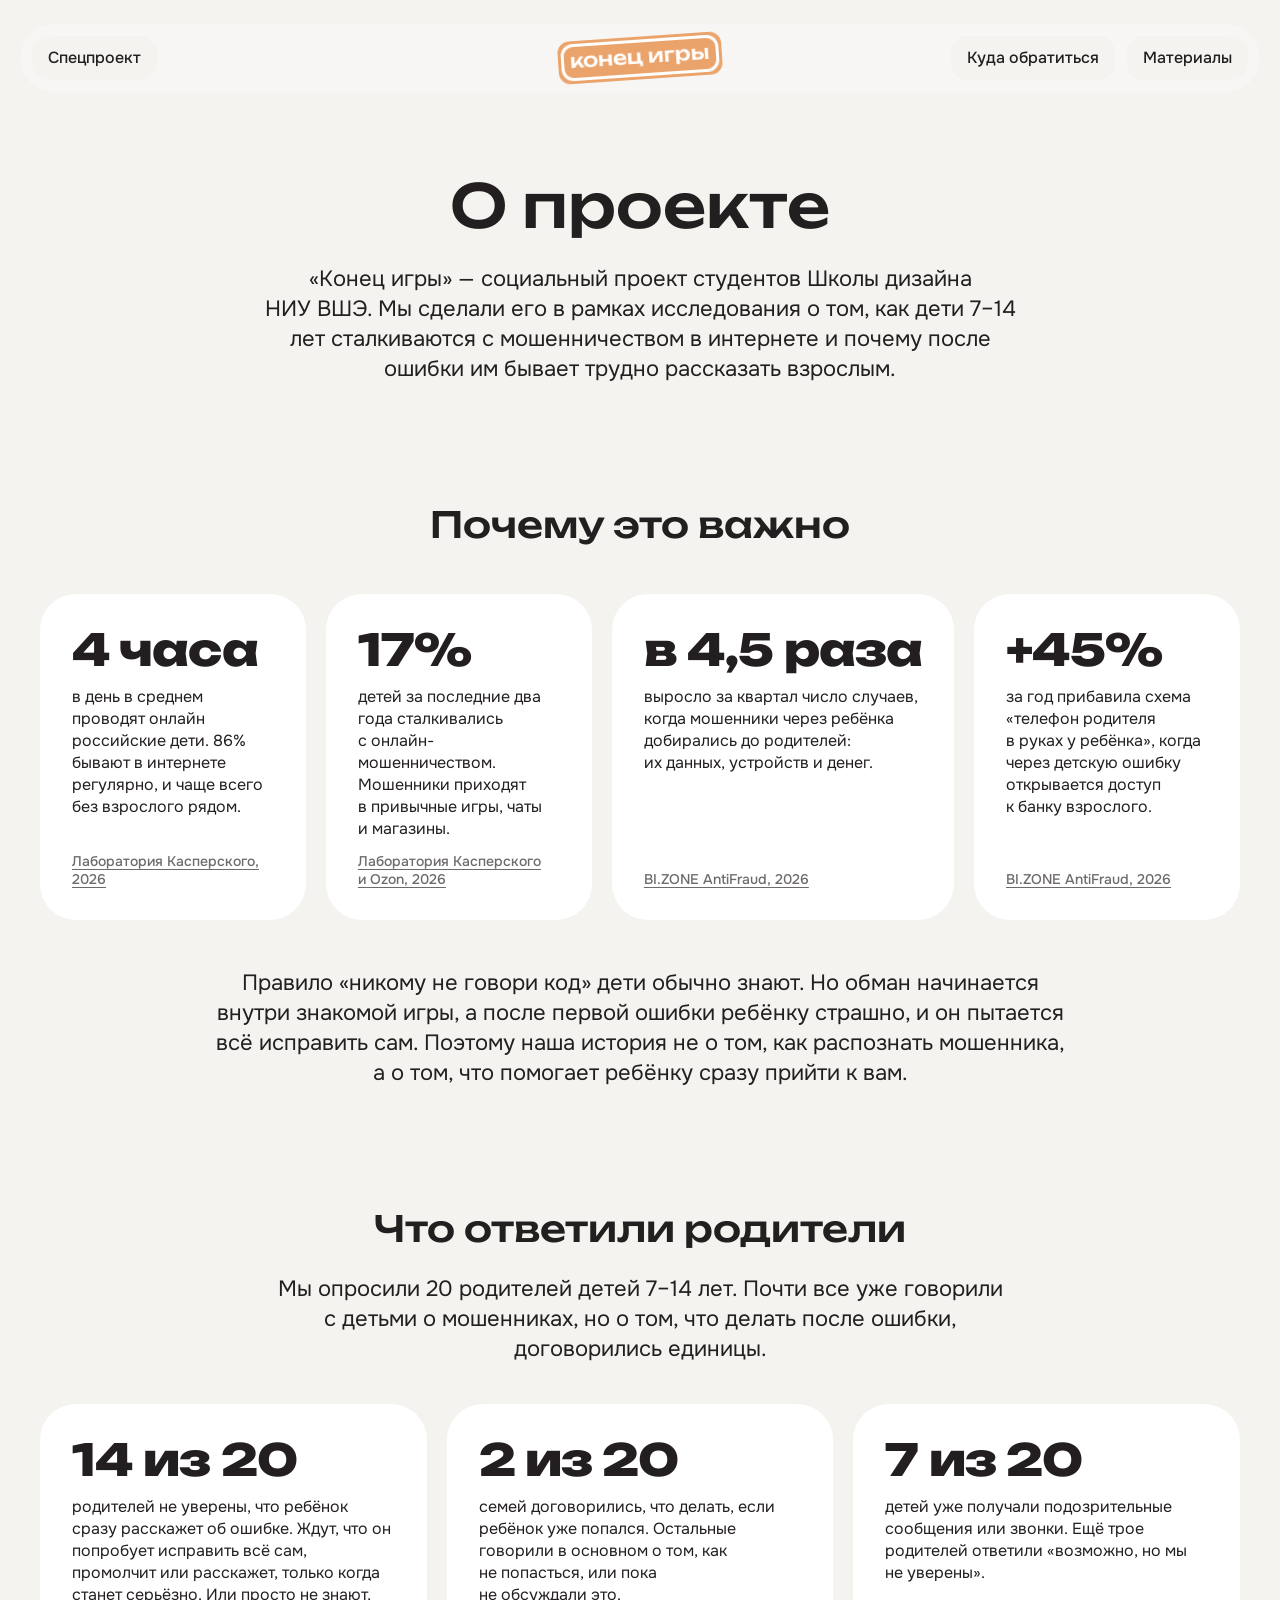
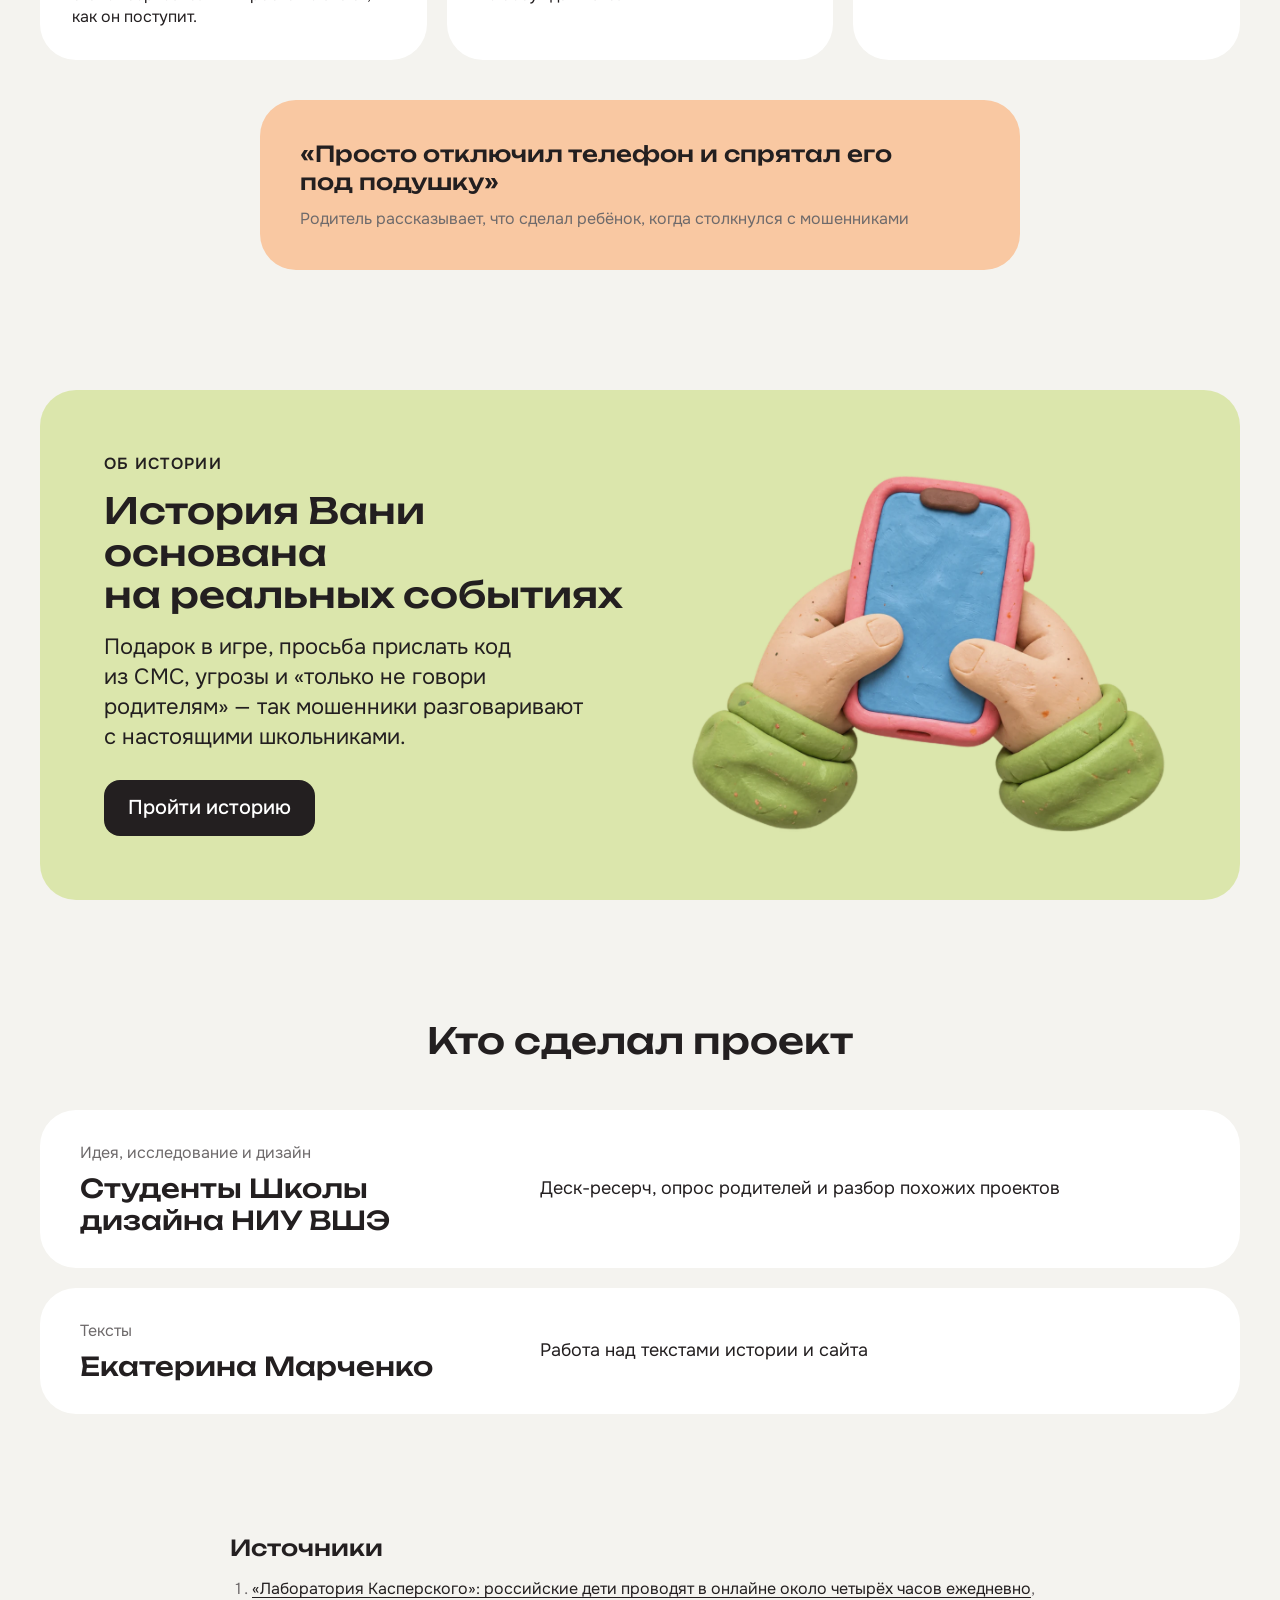
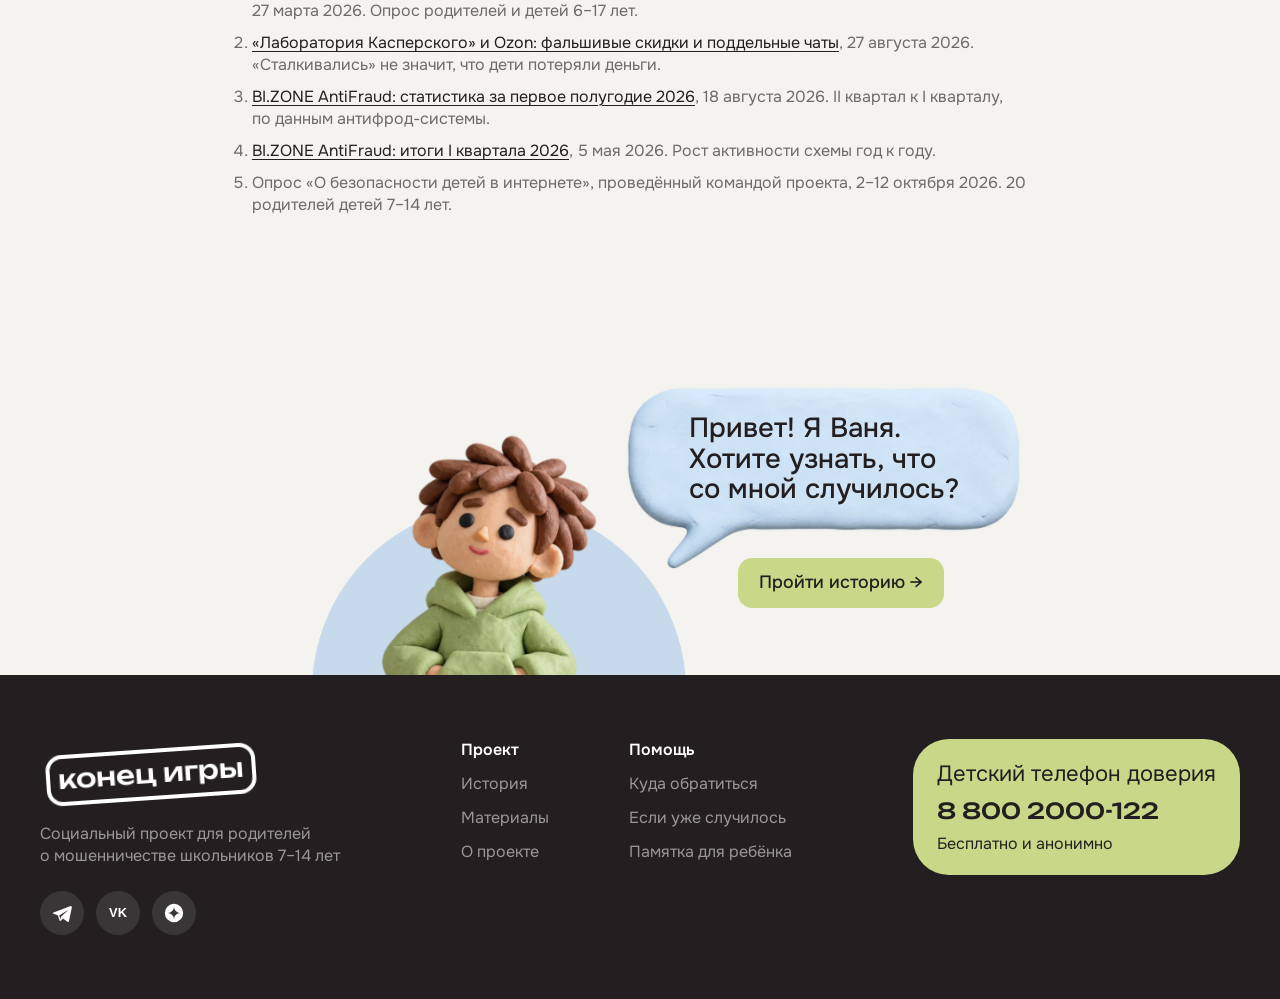
==== commit 3cc45915: "Подвал: узнаваемая иконка Дзена, подсказки на иконках соцсетей Co-Authored-By: Claude Opus 5.5 <nore" ====
--- a/about.html
+++ b/about.html
@@ -30,7 +30,7 @@
   <link rel="preconnect" href="https://fonts.googleapis.com">
   <link rel="preconnect" href="https://fonts.gstatic.com" crossorigin>
   <link href="https://fonts.googleapis.com/css2?family=Onest:wght@400;500;600&family=Unbounded:wght@500;800&display=swap" rel="stylesheet">
-  <link rel="stylesheet" href="css/styles.css?v=202610290900">
+  <link rel="stylesheet" href="css/styles.css?v=202610290910">
   <!-- Yandex.Metrika counter -->
   <script type="text/javascript">
       (function(m,e,t,r,i,k,a){
@@ -178,9 +178,9 @@
       <span class="logo logo--footer">Конец игры</span>
       <p class="body-s">Социальный проект для&nbsp;родителей<br>о&nbsp;мошенничестве школьников 7–14&nbsp;лет</p>
       <ul class="socials" aria-label="Мы в соцсетях">
-        <li><a class="socials__link" href="https://t.me/endofthegame2" target="_blank" rel="noopener" aria-label="Telegram"><svg viewBox="0 0 24 24" aria-hidden="true"><path fill="currentColor" d="M21.4 4.3 2.9 11.4c-1.2.5-1.2 1.2-.2 1.5l4.7 1.5 1.8 5.5c.2.6.4.8.8.8s.6-.2.9-.5l2.3-2.2 4.7 3.5c.9.5 1.5.2 1.7-.8l3.1-14.5c.3-1.3-.5-1.8-1.3-1.5Zm-12.5 10.5 8.9-5.6c.4-.3.8-.1.5.2l-7.5 6.8-.3 3.1-1.6-4.5Z"/></svg></a></li>
-        <li><a class="socials__link" href="https://vk.ru/club242560627" target="_blank" rel="noopener" aria-label="ВКонтакте"><svg viewBox="0 0 24 24" aria-hidden="true"><text x="12" y="16.2" text-anchor="middle" fill="currentColor" font-family="Arial, sans-serif" font-weight="700" font-size="14">VK</text></svg></a></li>
-        <li><a class="socials__link" href="https://dzen.ru/endofthegame" target="_blank" rel="noopener" aria-label="Дзен"><svg viewBox="0 0 24 24" aria-hidden="true"><path fill="currentColor" d="M12 3c.2 4.9 4.1 8.8 9 9-4.9.2-8.8 4.1-9 9-.2-4.9-4.1-8.8-9-9 4.9-.2 8.8-4.1 9-9Z"/></svg></a></li>
+        <li><a class="socials__link" href="https://t.me/endofthegame2" target="_blank" rel="noopener" aria-label="Telegram" title="Telegram"><svg viewBox="0 0 24 24" aria-hidden="true"><path fill="currentColor" d="M21.4 4.3 2.9 11.4c-1.2.5-1.2 1.2-.2 1.5l4.7 1.5 1.8 5.5c.2.6.4.8.8.8s.6-.2.9-.5l2.3-2.2 4.7 3.5c.9.5 1.5.2 1.7-.8l3.1-14.5c.3-1.3-.5-1.8-1.3-1.5Zm-12.5 10.5 8.9-5.6c.4-.3.8-.1.5.2l-7.5 6.8-.3 3.1-1.6-4.5Z"/></svg></a></li>
+        <li><a class="socials__link" href="https://vk.ru/club242560627" target="_blank" rel="noopener" aria-label="ВКонтакте" title="ВКонтакте"><svg viewBox="0 0 24 24" aria-hidden="true"><text x="12" y="16.2" text-anchor="middle" fill="currentColor" font-family="Arial, sans-serif" font-weight="700" font-size="14">VK</text></svg></a></li>
+        <li><a class="socials__link" href="https://dzen.ru/endofthegame" target="_blank" rel="noopener" aria-label="Дзен" title="Дзен"><svg viewBox="0 0 24 24" aria-hidden="true"><path fill="currentColor" fill-rule="evenodd" d="M12 2a10 10 0 1 1 0 20 10 10 0 0 1 0-20Zm0 3.2c-.15 3.75-3.05 6.65-6.8 6.8 3.75.15 6.65 3.05 6.8 6.8.15-3.75 3.05-6.65 6.8-6.8-3.75-.15-6.65-3.05-6.8-6.8Z"/></svg></a></li>
       </ul>
     </div>
     <nav class="footer__nav" aria-label="Подвал">
@@ -205,8 +205,8 @@
   </div>
 </footer>
 
-<script src="js/fit.js?v=202610290900"></script>
-<script src="js/menu.js?v=202610290900"></script>
-<script src="js/page-motion.js?v=202610290900"></script>
+<script src="js/fit.js?v=202610290910"></script>
+<script src="js/menu.js?v=202610290910"></script>
+<script src="js/page-motion.js?v=202610290910"></script>
 </body>
 </html>
